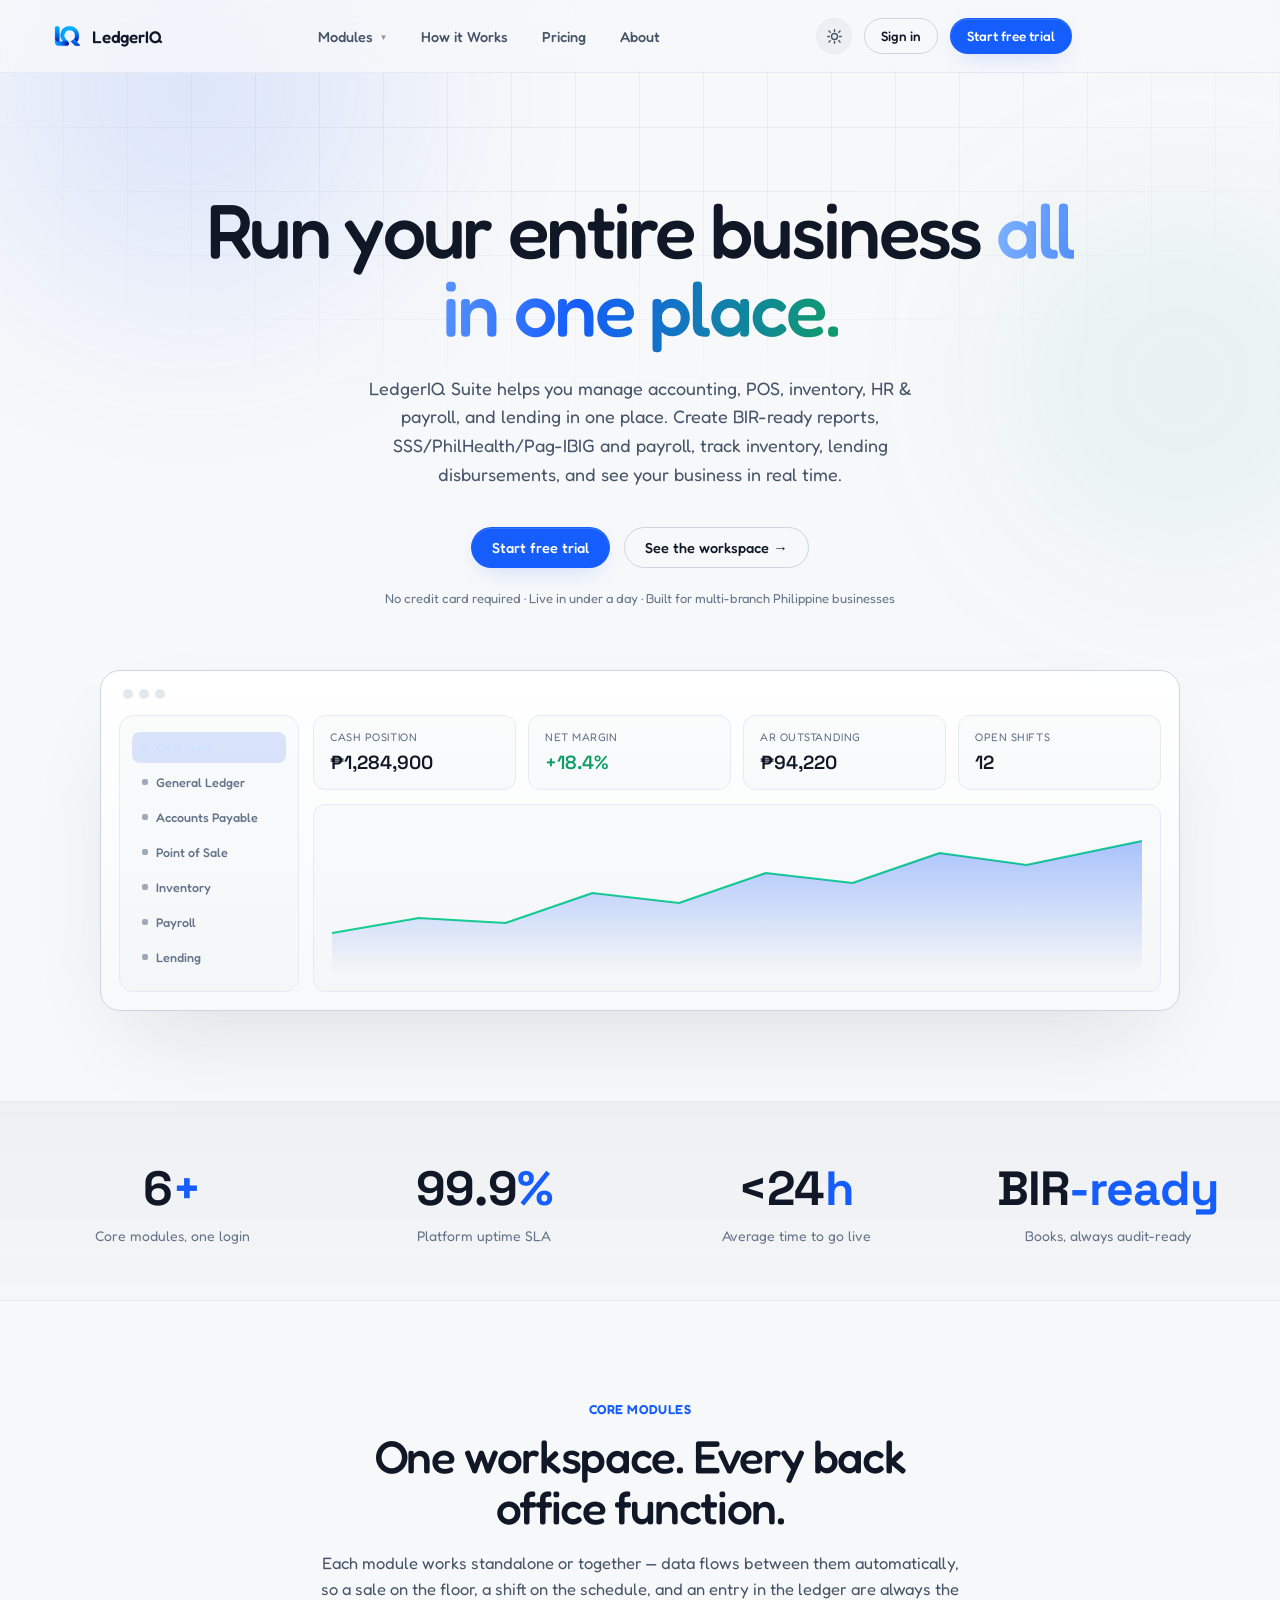
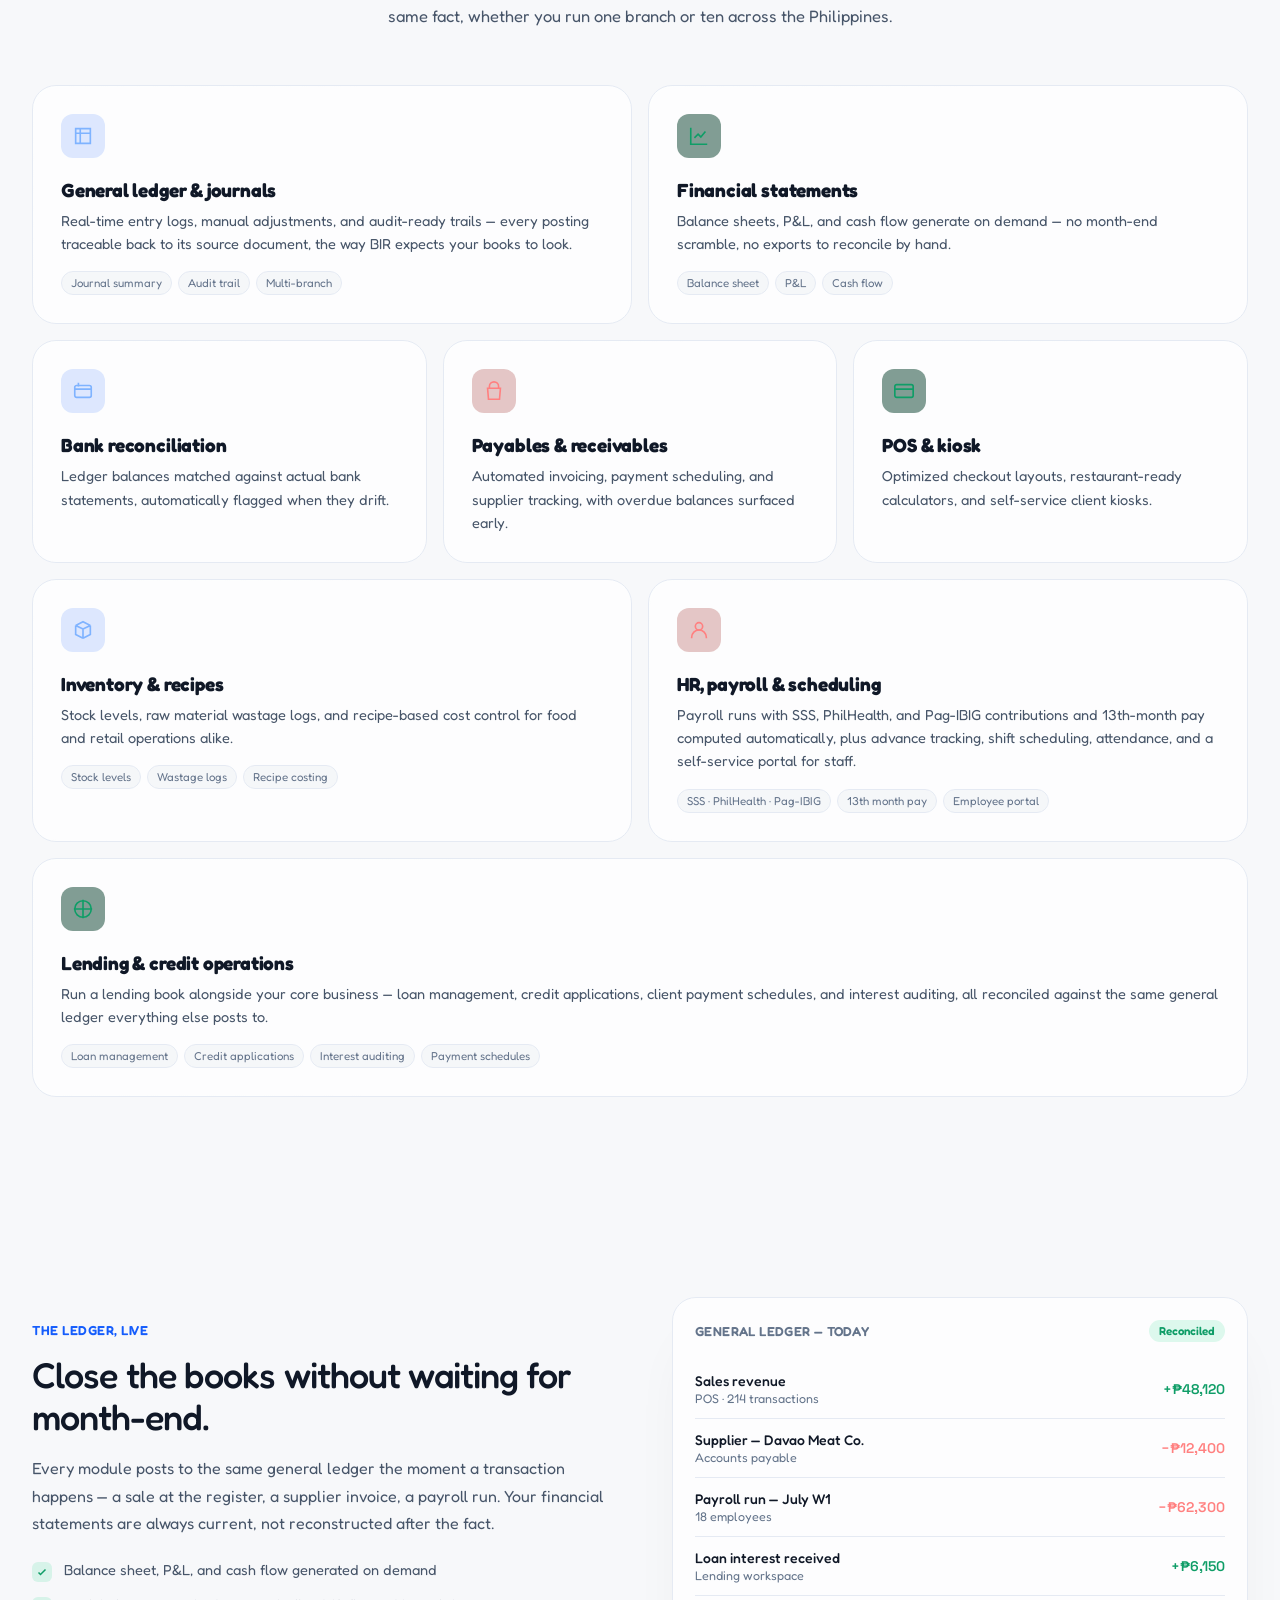
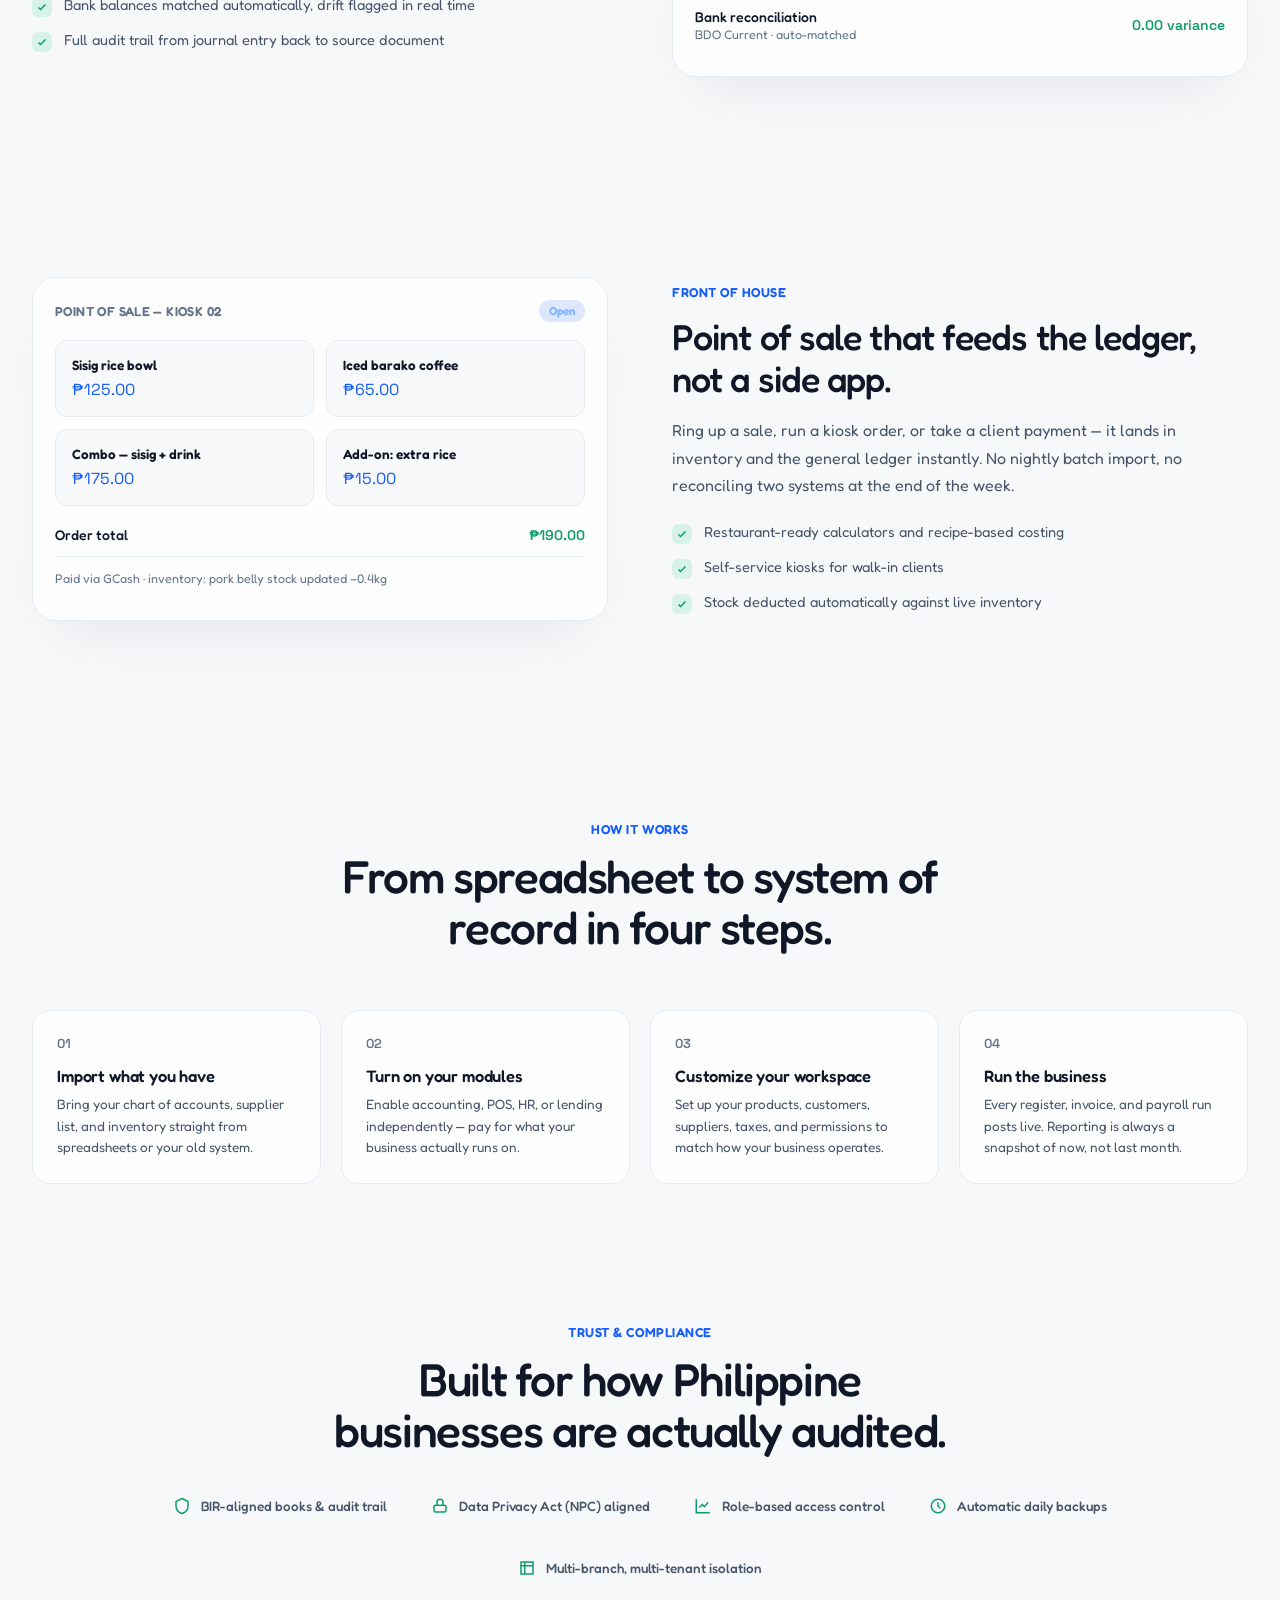
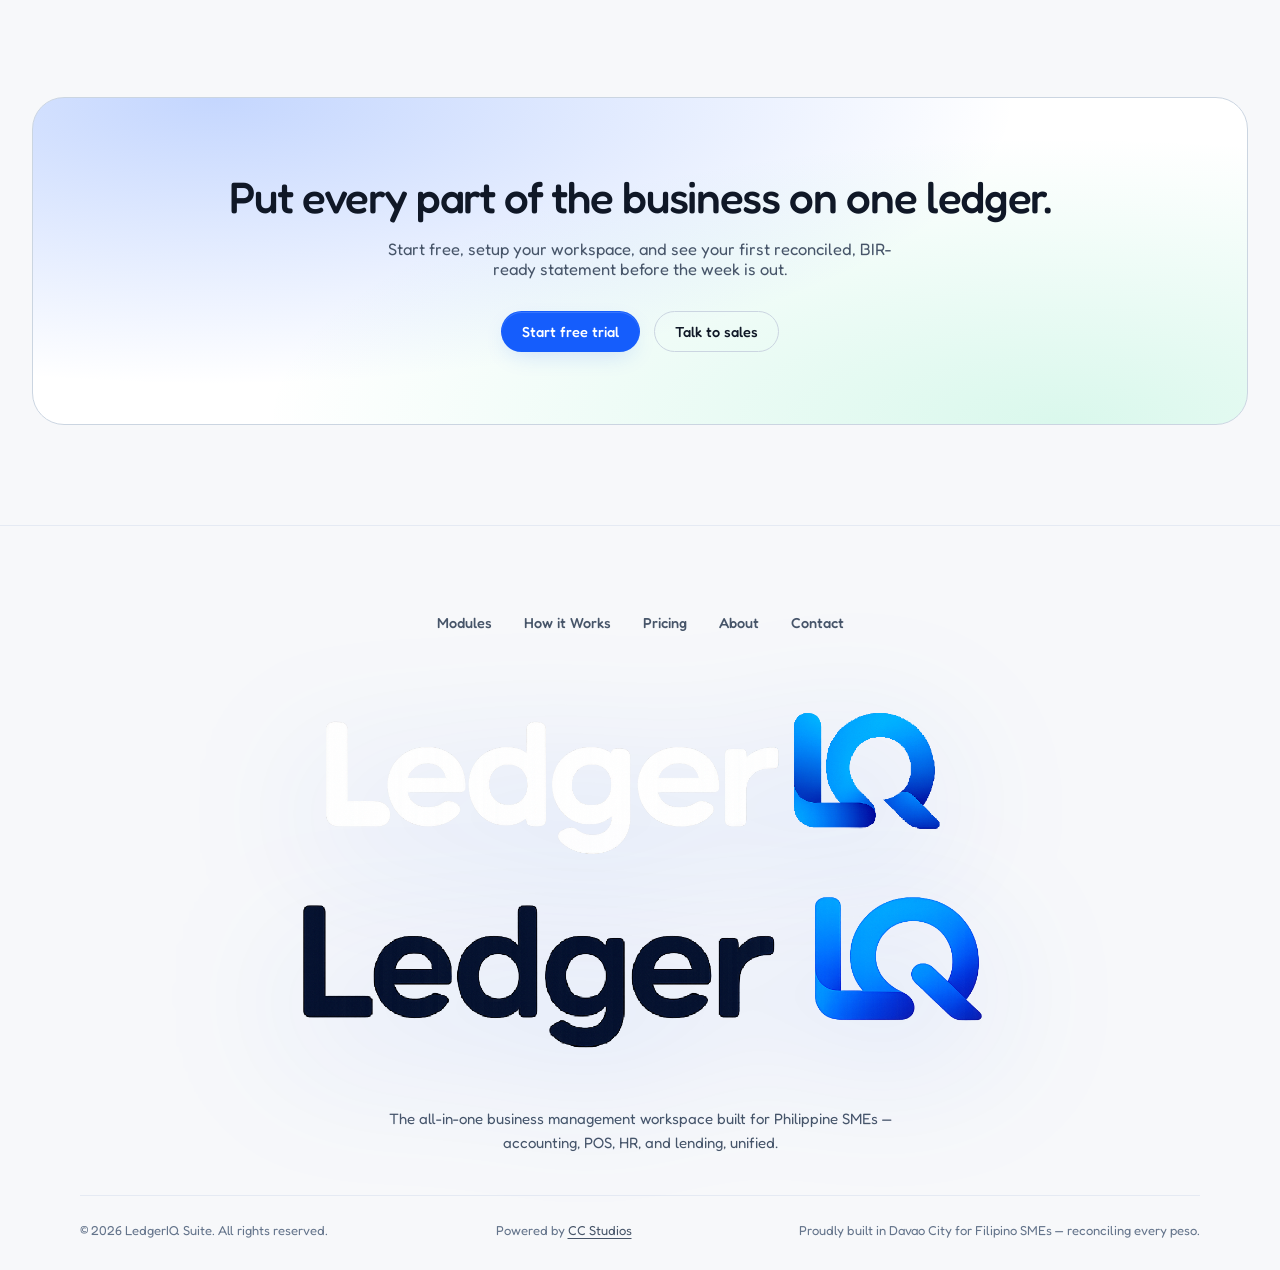
==== index.html @ 71f9050e "fix: resolved all the reported mobile navigation bugs and layout misalignments - part 2" ====
<!DOCTYPE html>
<html lang="en" data-theme="light">
<head>
<meta charset="UTF-8">
<meta name="viewport" content="width=device-width, initial-scale=1.0">
<title>LedgerIQ Suite — The all-in-one business system for Philippine SMEs</title>
<link rel="icon" type="image/png" href="[data-uri]">
<link rel="preconnect" href="https://fonts.googleapis.com">
<link rel="preconnect" href="https://fonts.gstatic.com" crossorigin>
<link href="https://fonts.googleapis.com/css2?family=Fredoka:wght@400;500;600;700&family=Space+Grotesk:wght@500;600;700&display=swap" rel="stylesheet">
<link rel="stylesheet" href="styles.css">
</head>
<body>

<div class="bg-fx">
  <div class="bg-grid"></div>
  <div class="orb orb-blue"></div>
  <div class="orb orb-green"></div>
</div>
<header>
  <nav>
    <a href="index.html" class="logo">
      <span class="logo-mark"><img src="[data-uri]" alt="LedgerIQ"></span>
      LedgerIQ
    </a>
    <div class="nav-links">
      <div class="dropdown">
        <a href="modules.html" class="dropdown-trigger">Modules <span class="dropdown-arrow">▼</span></a>
        <div class="dropdown-menu">
          <a href="modules.html">All Modules Overview</a>
          <a href="help/lending-module-guide.html">Lending Module Guide</a>
          <a href="help/inventory-module-guide.html">Inventory Module Guide</a>
        </div>
      </div>
      <a href="how-it-works.html">How it Works</a>
      <a href="pricing.html">Pricing</a>
      <a href="about.html">About</a>
      <div class="mobile-cta">
        <a href="https://app.ledgeriqsuite.com/login" class="btn btn-ghost">Sign in</a>
        <a href="https://app.ledgeriqsuite.com/login" class="btn btn-primary">Start free trial</a>
      </div>
    </div>
    <div class="nav-cta">
      <button class="theme-toggle" id="themeToggle" type="button" aria-label="Switch to dark mode" aria-pressed="true">
        <svg class="icon-sun" viewBox="0 0 24 24" fill="none" stroke="currentColor" stroke-width="2" stroke-linecap="round"><circle cx="12" cy="12" r="4.2"/><path d="M12 2.5v2.4M12 19.1v2.4M4.2 4.2l1.7 1.7M18.1 18.1l1.7 1.7M2.5 12h2.4M19.1 12h2.4M4.2 19.8l1.7-1.7M18.1 5.9l1.7-1.7"/></svg>
        <svg class="icon-moon" viewBox="0 0 24 24" fill="none" stroke="currentColor" stroke-width="2" stroke-linecap="round" stroke-linejoin="round"><path d="M20 14.5A8.5 8.5 0 019.5 4a8.5 8.5 0 1010.5 10.5z"/></svg>
      </button>
      <a href="https://app.ledgeriqsuite.com/login" class="btn btn-ghost btn-sm">Sign in</a>
      <a href="https://app.ledgeriqsuite.com/login" class="btn btn-primary btn-sm">Start free trial</a>
    </div>
    <button class="nav-toggle" id="navToggle" type="button" aria-label="Toggle navigation menu">
      <svg viewBox="0 0 24 24" fill="none" stroke="currentColor" stroke-width="2" stroke-linecap="round" stroke-linejoin="round">
        <line class="line-1" x1="3" y1="12" x2="21" y2="12"></line>
        <line class="line-2" x1="3" y1="6" x2="21" y2="6"></line>
        <line class="line-3" x1="3" y1="18" x2="21" y2="18"></line>
      </svg>
    </button>
    <div class="nav-overlay" id="navOverlay"></div>
  </nav>
</header>

<main id="top">

  <!-- HERO -->
  <section class="hero" style="padding-top:118px;">
    <div class="hero-inner">
      <!-- <div class="eyebrow"><span class="dot"></span> Built for Philippine SMEs, sari-sari to multi-branch</div> -->
      <h1 class="hero-title">Run your entire business <span class="accent">all in one place.</span></h1>
      <p class="hero-sub">LedgerIQ Suite helps you manage accounting, POS, inventory, HR & payroll, and lending in one place. Create BIR-ready reports, SSS/PhilHealth/Pag-IBIG and payroll, track inventory, lending disbursements, and see your business in real time.</p>
      <div class="hero-ctas">
        <a href="https://app.ledgeriqsuite.com/login" class="btn btn-primary">Start free trial</a>
        <a href="#workspace" class="btn btn-ghost">See the workspace →</a>
      </div>
      <div class="hero-meta">No credit card required · Live in under a day · Built for multi-branch Philippine businesses</div>

      <div class="hero-visual reveal">
        <div class="hero-visual-bar"><span></span><span></span><span></span></div>
        <div class="mock-grid">
          <div class="mock-side">
            <div class="item active"><span class="ic"></span> Overview</div>
            <div class="item"><span class="ic"></span> General Ledger</div>
            <div class="item"><span class="ic"></span> Accounts Payable</div>
            <div class="item"><span class="ic"></span> Point of Sale</div>
            <div class="item"><span class="ic"></span> Inventory</div>
            <div class="item"><span class="ic"></span> Payroll</div>
            <div class="item"><span class="ic"></span> Lending</div>
          </div>
          <div class="mock-main">
            <div class="mock-stats">
              <div class="mock-stat"><div class="lbl">Cash position</div><div class="val">₱1,284,900</div></div>
              <div class="mock-stat"><div class="lbl">Net margin</div><div class="val up">+18.4%</div></div>
              <div class="mock-stat"><div class="lbl">AR outstanding</div><div class="val">₱94,220</div></div>
              <div class="mock-stat"><div class="lbl">Open shifts</div><div class="val">12</div></div>
            </div>
            <div class="mock-chart">
              <svg viewBox="0 0 560 150" preserveAspectRatio="none">
                <defs>
                  <linearGradient id="fillGrad" x1="0" y1="0" x2="0" y2="1">
                    <stop offset="0%" stop-color="#155DFC" stop-opacity="0.35"/>
                    <stop offset="100%" stop-color="#155DFC" stop-opacity="0"/>
                  </linearGradient>
                </defs>
                <polyline fill="none" stroke="#17d38a" stroke-width="2" points="0,110 60,95 120,100 180,70 240,80 300,50 360,60 420,30 480,42 560,18" />
                <polygon fill="url(#fillGrad)" points="0,110 60,95 120,100 180,70 240,80 300,50 360,60 420,30 480,42 560,18 560,150 0,150" />
              </svg>
            </div>
          </div>
        </div>
      </div>
    </div>
  </section>

  <!-- STATS BAND -->
  <section class="stats-band" style="padding:56px 32px;">
    <div class="stats-grid reveal">
      <div><div class="stat-num">6<span class="u">+</span></div><div class="stat-lbl">Core modules, one login</div></div>
      <div><div class="stat-num">99.9<span class="u">%</span></div><div class="stat-lbl">Platform uptime SLA</div></div>
      <div><div class="stat-num">&lt;24<span class="u">h</span></div><div class="stat-lbl">Average time to go live</div></div>
      <div><div class="stat-num">BIR<span class="u">-ready</span></div><div class="stat-lbl">Books, always audit-ready</div></div>
    </div>
  </section>

  <!-- MODULES BENTO -->
  <section id="modules">
    <div class="section-head reveal">
      <div class="section-tag">Core modules</div>
      <h2 class="section-title">One workspace. Every back office function.</h2>
      <p class="section-sub">Each module works standalone or together — data flows between them automatically, so a sale on the floor, a shift on the schedule, and an entry in the ledger are always the same fact, whether you run one branch or ten across the Philippines.</p>
    </div>

    <div class="bento reveal">
      <div class="bcard span-3">
        <div class="b-icon blue"><svg viewBox="0 0 24 24" fill="none" stroke="currentColor" stroke-width="1.8"><path d="M4 4h16v16H4z"/><path d="M4 9h16M9 4v16"/></svg></div>
        <div class="b-title">General ledger &amp; journals</div>
        <div class="b-desc">Real-time entry logs, manual adjustments, and audit-ready trails — every posting traceable back to its source document, the way BIR expects your books to look.</div>
        <div class="b-tags"><span>Journal summary</span><span>Audit trail</span><span>Multi-branch</span></div>
      </div>
      <div class="bcard span-3">
        <div class="b-icon green"><svg viewBox="0 0 24 24" fill="none" stroke="currentColor" stroke-width="1.8"><path d="M3 3v18h18"/><path d="M7 14l4-4 3 3 5-6"/></svg></div>
        <div class="b-title">Financial statements</div>
        <div class="b-desc">Balance sheets, P&amp;L, and cash flow generate on demand — no month-end scramble, no exports to reconcile by hand.</div>
        <div class="b-tags"><span>Balance sheet</span><span>P&amp;L</span><span>Cash flow</span></div>
      </div>
      <div class="bcard span-2">
        <div class="b-icon blue"><svg viewBox="0 0 24 24" fill="none" stroke="currentColor" stroke-width="1.8"><rect x="3" y="6" width="18" height="13" rx="2"/><path d="M3 10h18M7 3v4"/></svg></div>
        <div class="b-title">Bank reconciliation</div>
        <div class="b-desc">Ledger balances matched against actual bank statements, automatically flagged when they drift.</div>
      </div>
      <div class="bcard span-2">
        <div class="b-icon red"><svg viewBox="0 0 24 24" fill="none" stroke="currentColor" stroke-width="1.8"><path d="M17 9V7a5 5 0 00-10 0v2M5 9h14l-1 12H6L5 9z"/></svg></div>
        <div class="b-title">Payables &amp; receivables</div>
        <div class="b-desc">Automated invoicing, payment scheduling, and supplier tracking, with overdue balances surfaced early.</div>
      </div>
      <div class="bcard span-2">
        <div class="b-icon green"><svg viewBox="0 0 24 24" fill="none" stroke="currentColor" stroke-width="1.8"><rect x="2" y="5" width="20" height="14" rx="2"/><path d="M2 10h20"/></svg></div>
        <div class="b-title">POS &amp; kiosk</div>
        <div class="b-desc">Optimized checkout layouts, restaurant-ready calculators, and self-service client kiosks.</div>
      </div>
      <div class="bcard span-3">
        <div class="b-icon blue"><svg viewBox="0 0 24 24" fill="none" stroke="currentColor" stroke-width="1.8"><path d="M20 7l-8-4-8 4m16 0l-8 4m8-4v10l-8 4m0-10L4 7m8 4v10M4 7v10l8 4"/></svg></div>
        <div class="b-title">Inventory &amp; recipes</div>
        <div class="b-desc">Stock levels, raw material wastage logs, and recipe-based cost control for food and retail operations alike.</div>
        <div class="b-tags"><span>Stock levels</span><span>Wastage logs</span><span>Recipe costing</span></div>
      </div>
      <div class="bcard span-3">
        <div class="b-icon red"><svg viewBox="0 0 24 24" fill="none" stroke="currentColor" stroke-width="1.8"><circle cx="12" cy="8" r="4"/><path d="M4 21v-1a8 8 0 0116 0v1"/></svg></div>
        <div class="b-title">HR, payroll &amp; scheduling</div>
        <div class="b-desc">Payroll runs with SSS, PhilHealth, and Pag-IBIG contributions and 13th-month pay computed automatically, plus advance tracking, shift scheduling, attendance, and a self-service portal for staff.</div>
        <div class="b-tags"><span>SSS · PhilHealth · Pag-IBIG</span><span>13th month pay</span><span>Employee portal</span></div>
      </div>
      <div class="bcard span-6">
        <div class="b-icon green"><svg viewBox="0 0 24 24" fill="none" stroke="currentColor" stroke-width="1.8"><path d="M12 2v20M2 12h20"/><circle cx="12" cy="12" r="9"/></svg></div>
        <div class="b-title">Lending &amp; credit operations</div>
        <div class="b-desc">Run a lending book alongside your core business — loan management, credit applications, client payment schedules, and interest auditing, all reconciled against the same general ledger everything else posts to.</div>
        <div class="b-tags"><span>Loan management</span><span>Credit applications</span><span>Interest auditing</span><span>Payment schedules</span></div>
      </div>
    </div>
  </section>

  <!-- WORKSPACE FEATURE 1 -->
  <section id="workspace">
    <div class="feature-row reveal">
      <div class="feature-copy">
        <div class="section-tag">The ledger, live</div>
        <h3>Close the books without waiting for month-end.</h3>
        <p>Every module posts to the same general ledger the moment a transaction happens — a sale at the register, a supplier invoice, a payroll run. Your financial statements are always current, not reconstructed after the fact.</p>
        <ul class="feature-list">
          <li><span class="check"><svg viewBox="0 0 24 24" fill="none" stroke="currentColor" stroke-width="3"><path d="M5 13l4 4L19 7"/></svg></span> Balance sheet, P&amp;L, and cash flow generated on demand</li>
          <li><span class="check"><svg viewBox="0 0 24 24" fill="none" stroke="currentColor" stroke-width="3"><path d="M5 13l4 4L19 7"/></svg></span> Bank balances matched automatically, drift flagged in real time</li>
          <li><span class="check"><svg viewBox="0 0 24 24" fill="none" stroke="currentColor" stroke-width="3"><path d="M5 13l4 4L19 7"/></svg></span> Full audit trail from journal entry back to source document</li>
        </ul>
      </div>
      <div class="panel-wrap">
        <div class="panel">
          <div class="panel-header"><div class="t">General ledger — today</div><div class="pill">Reconciled</div></div>
          <div class="row-line"><div><div class="name">Sales revenue</div><div class="sub">POS · 214 transactions</div></div><div class="amt pos">+₱48,120</div></div>
          <div class="row-line"><div><div class="name">Supplier — Davao Meat Co.</div><div class="sub">Accounts payable</div></div><div class="amt neg">−₱12,400</div></div>
          <div class="row-line"><div><div class="name">Payroll run — July W1</div><div class="sub">18 employees</div></div><div class="amt neg">−₱62,300</div></div>
          <div class="row-line"><div><div class="name">Loan interest received</div><div class="sub">Lending workspace</div></div><div class="amt pos">+₱6,150</div></div>
          <div class="row-line"><div><div class="name">Bank reconciliation</div><div class="sub">BDO Current · auto-matched</div></div><div class="amt pos">0.00 variance</div></div>
        </div>
      </div>
    </div>
  </section>

  <!-- WORKSPACE FEATURE 2 (reverse) -->
  <section>
    <div class="feature-row reverse reveal">
      <div class="feature-copy">
        <div class="section-tag">Front of house</div>
        <h3>Point of sale that feeds the ledger, not a side app.</h3>
        <p>Ring up a sale, run a kiosk order, or take a client payment — it lands in inventory and the general ledger instantly. No nightly batch import, no reconciling two systems at the end of the week.</p>
        <ul class="feature-list">
          <li><span class="check"><svg viewBox="0 0 24 24" fill="none" stroke="currentColor" stroke-width="3"><path d="M5 13l4 4L19 7"/></svg></span> Restaurant-ready calculators and recipe-based costing</li>
          <li><span class="check"><svg viewBox="0 0 24 24" fill="none" stroke="currentColor" stroke-width="3"><path d="M5 13l4 4L19 7"/></svg></span> Self-service kiosks for walk-in clients</li>
          <li><span class="check"><svg viewBox="0 0 24 24" fill="none" stroke="currentColor" stroke-width="3"><path d="M5 13l4 4L19 7"/></svg></span> Stock deducted automatically against live inventory</li>
        </ul>
      </div>
      <div class="panel-wrap">
        <div class="panel">
          <div class="panel-header"><div class="t">Point of sale — kiosk 02</div><div class="pill" style="background:rgba(21,93,252,0.14);color:#7fb3ff;">Open</div></div>
          <div class="pos-grid">
            <div class="pos-tile"><div class="name">Sisig rice bowl</div><div class="price">₱125.00</div></div>
            <div class="pos-tile"><div class="name">Iced barako coffee</div><div class="price">₱65.00</div></div>
            <div class="pos-tile"><div class="name">Combo — sisig + drink</div><div class="price">₱175.00</div></div>
            <div class="pos-tile"><div class="name">Add-on: extra rice</div><div class="price">₱15.00</div></div>
          </div>
          <div class="row-line" style="margin-top:8px;"><div class="name">Order total</div><div class="amt pos">₱190.00</div></div>
          <div class="row-line"><div class="sub">Paid via GCash · inventory: pork belly stock updated −0.4kg</div></div>
        </div>
      </div>
    </div>
  </section>

  <!-- WORKFLOW -->
  <section id="workflow">
    <div class="section-head reveal">
      <div class="section-tag">How it works</div>
      <h2 class="section-title">From spreadsheet to system of record in four steps.</h2>
    </div>
    <div class="flow reveal">
      <div class="flow-step">
        <div class="n">01</div>
        <h4>Import what you have</h4>
        <p>Bring your chart of accounts, supplier list, and inventory straight from spreadsheets or your old system.</p>
      </div>
      <div class="flow-step">
        <div class="n">02</div>
        <h4>Turn on your modules</h4>
        <p>Enable accounting, POS, HR, or lending independently — pay for what your business actually runs on.</p>
      </div>
      <div class="flow-step">
        <div class="n">03</div>
        <h4>Customize your workspace</h4>
        <p>Set up your products, customers, suppliers, taxes, and permissions to match how your business operates.</p>
      </div>
      <div class="flow-step">
        <div class="n">04</div>
        <h4>Run the business</h4>
        <p>Every register, invoice, and payroll run posts live. Reporting is always a snapshot of now, not last month.</p>
      </div>
    </div>
  </section>

  <!-- SECURITY -->
  <section id="security" style="padding-top:40px;">
    <div class="section-head reveal" style="margin-bottom:40px;">
      <div class="section-tag">Trust &amp; compliance</div>
      <h2 class="section-title">Built for how Philippine businesses are actually audited.</h2>
    </div>
    <div class="sec-strip reveal">
      <div class="sec-item"><svg viewBox="0 0 24 24" fill="none" stroke="currentColor" stroke-width="2"><path d="M12 2l8 4v6c0 5-3.5 8.5-8 10-4.5-1.5-8-5-8-10V6l8-4z"/></svg> BIR-aligned books &amp; audit trail</div>
      <div class="sec-item"><svg viewBox="0 0 24 24" fill="none" stroke="currentColor" stroke-width="2"><rect x="4" y="11" width="16" height="9" rx="2"/><path d="M8 11V7a4 4 0 018 0v4"/></svg> Data Privacy Act (NPC) aligned</div>
      <div class="sec-item"><svg viewBox="0 0 24 24" fill="none" stroke="currentColor" stroke-width="2"><path d="M3 3v18h18"/><path d="M7 14l4-4 3 3 5-6"/></svg> Role-based access control</div>
      <div class="sec-item"><svg viewBox="0 0 24 24" fill="none" stroke="currentColor" stroke-width="2"><circle cx="12" cy="12" r="9"/><path d="M12 7v5l3 3"/></svg> Automatic daily backups</div>
      <div class="sec-item"><svg viewBox="0 0 24 24" fill="none" stroke="currentColor" stroke-width="2"><path d="M4 4h16v16H4z"/><path d="M4 9h16M9 4v16"/></svg> Multi-branch, multi-tenant isolation</div>
    </div>
  </section>

  <!-- CTA BANNER -->
  <section id="faq" style="padding-top:20px;">
    <div class="cta-banner reveal">
      <h2>Put every part of the business on one ledger.</h2>
      <p>Start free, setup your workspace, and see your first reconciled, BIR-ready statement before the week is out.</p>
      <div class="cta-row">
        <a href="#" class="btn btn-primary">Start free trial</a>
        <a href="#" class="btn btn-ghost">Talk to sales</a>
      </div>
    </div>
  </section>

</main>

<footer class="big-footer">
  <div class="footer-links-inline">
    <a href="modules.html">Modules</a>
    <a href="how-it-works.html">How it Works</a>
    <a href="pricing.html">Pricing</a>
    <a href="about.html">About</a>
    <a href="#">Contact</a>
  </div>

  <div class="big-wordmark-wrap">
    <a href="index.html" aria-label="LedgerIQ Suite home">
      <img class="logo-dark" src="[data-uri]" alt="LedgerIQ Suite">
      <img class="logo-light" src="[data-uri]" alt="LedgerIQ Suite">
    </a>
  </div>

  <p class="footer-tagline">The all-in-one business management workspace built for Philippine SMEs — accounting, POS, HR, and lending, unified.</p>

  <div class="footer-bottom-bar">
    <span>© 2026 LedgerIQ Suite. All rights reserved.</span>
    <span>Powered by <a href="https://www.ccstudios.site/" target="_blank" rel="noopener">CC Studios</a></span>
    <span>Proudly built in Davao City for Filipino SMEs — reconciling every peso.</span>
  </div>
</footer>

<script>
  // Scroll reveal
  const io = new IntersectionObserver((entries)=>{
    entries.forEach(e=>{ if(e.isIntersecting){ e.target.classList.add('in'); io.unobserve(e.target); } });
  }, {threshold:0.12});
  document.querySelectorAll('.reveal').forEach(el=>io.observe(el));

  // Mobile Nav Toggle
  const navToggle = document.getElementById('navToggle');
  const nav = document.querySelector('nav');
  const navOverlay = document.getElementById('navOverlay');

  if (navToggle && nav) {
    navToggle.addEventListener('click', () => {
      nav.classList.toggle('mobile-active');
    });
  }

  if (navOverlay && nav) {
    navOverlay.addEventListener('click', () => {
      nav.classList.remove('mobile-active');
    });
  }

  // Close mobile menu when links are clicked
  const navLinksList = document.querySelectorAll('.nav-links a:not(.dropdown-trigger)');
  navLinksList.forEach(link => {
    link.addEventListener('click', () => {
      if (nav) {
        nav.classList.remove('mobile-active');
      }
    });
  });

  // Mobile dropdown accordion handling
  const dropdowns = document.querySelectorAll('.dropdown');
  dropdowns.forEach(dd => {
    const trigger = dd.querySelector('.dropdown-trigger');
    if (trigger) {
      trigger.addEventListener('click', (e) => {
        if (window.innerWidth <= 980) {
          e.preventDefault(); // Prevent navigation on mobile so accordion can expand
          dd.classList.toggle('mobile-expanded');
        }
      });
    }
  });

  // Theme toggle (dark default, no persistence — in-memory only per session)
  const themeToggle = document.getElementById('themeToggle');
  const root = document.documentElement;
  function setTheme(theme){
    if(theme === 'light'){
      root.setAttribute('data-theme','light');
      themeToggle.setAttribute('aria-pressed','true');
      themeToggle.setAttribute('aria-label','Switch to dark mode');
    } else {
      root.removeAttribute('data-theme');
      themeToggle.setAttribute('aria-pressed','false');
      themeToggle.setAttribute('aria-label','Switch to light mode');
    }
  }
  themeToggle.addEventListener('click', ()=>{
    const isLight = root.getAttribute('data-theme') === 'light';
    setTheme(isLight ? 'dark' : 'light');
  });
</script>

</body>
</html>
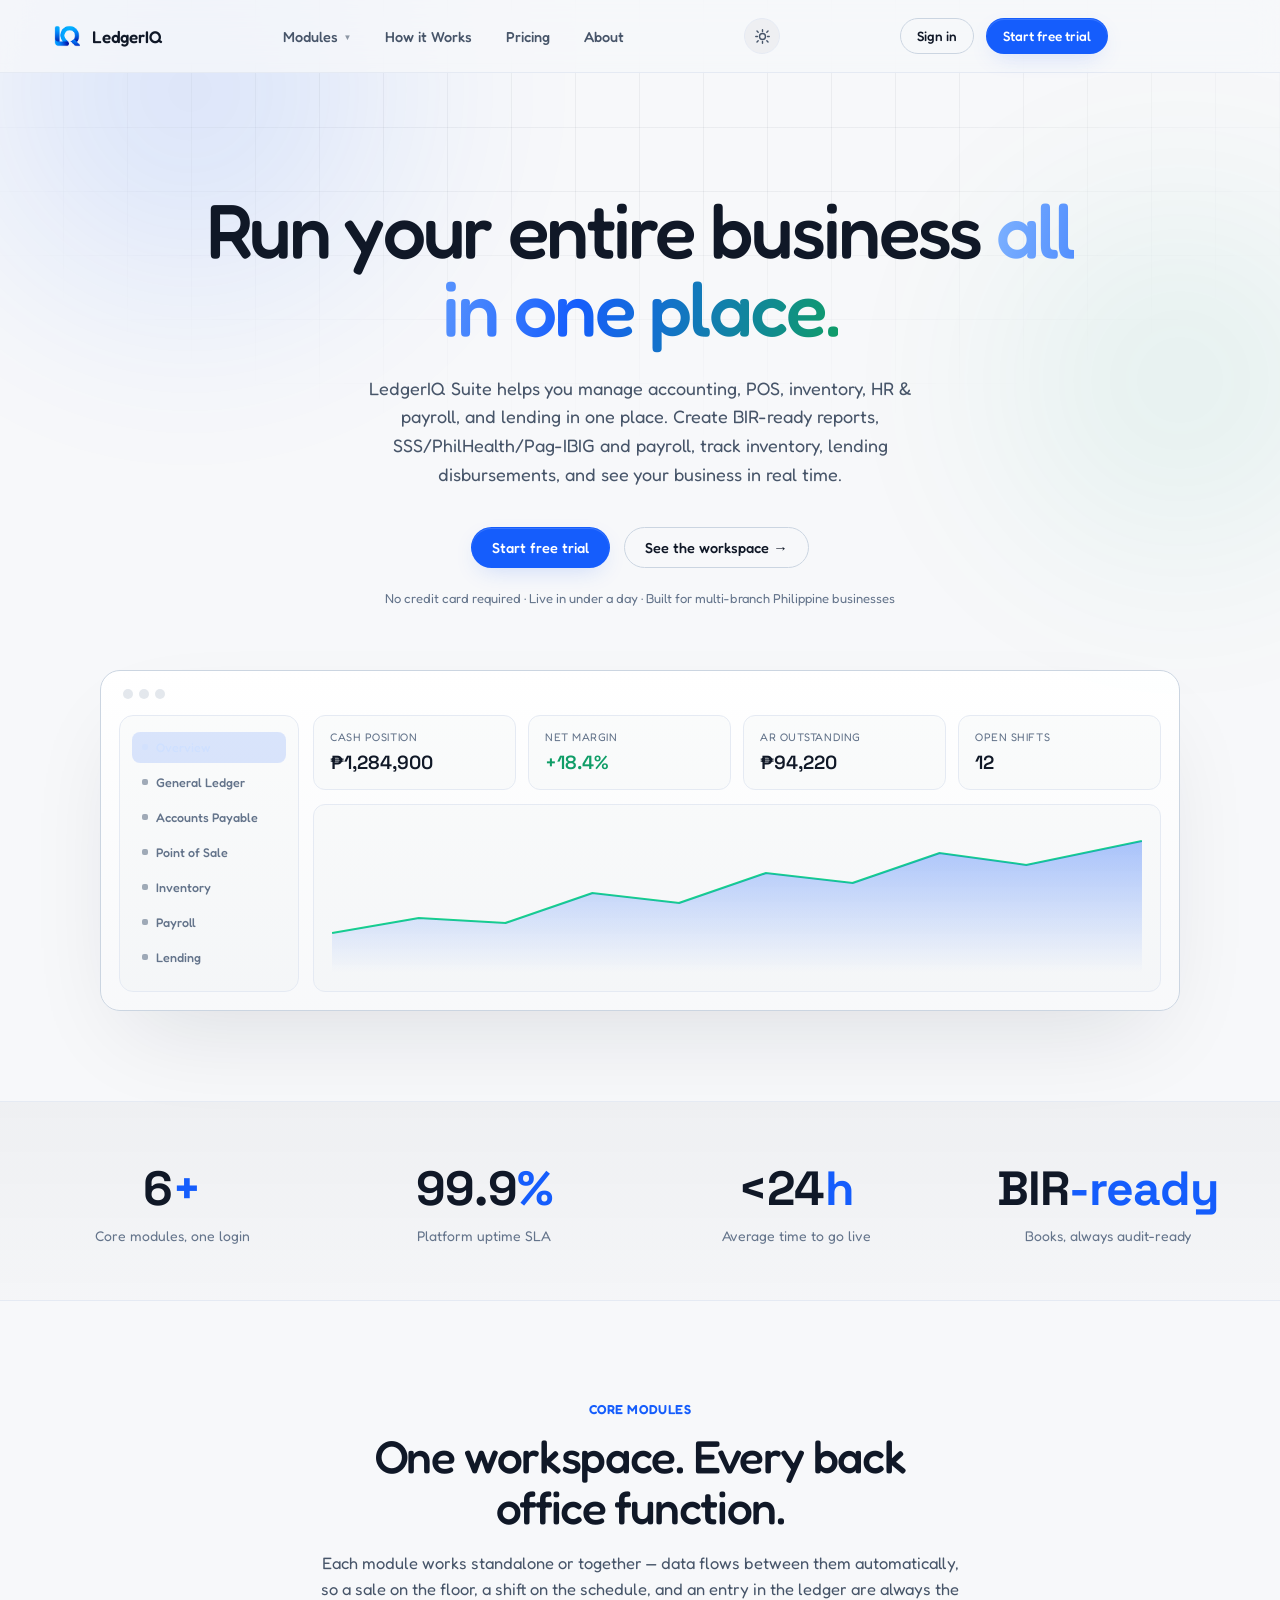
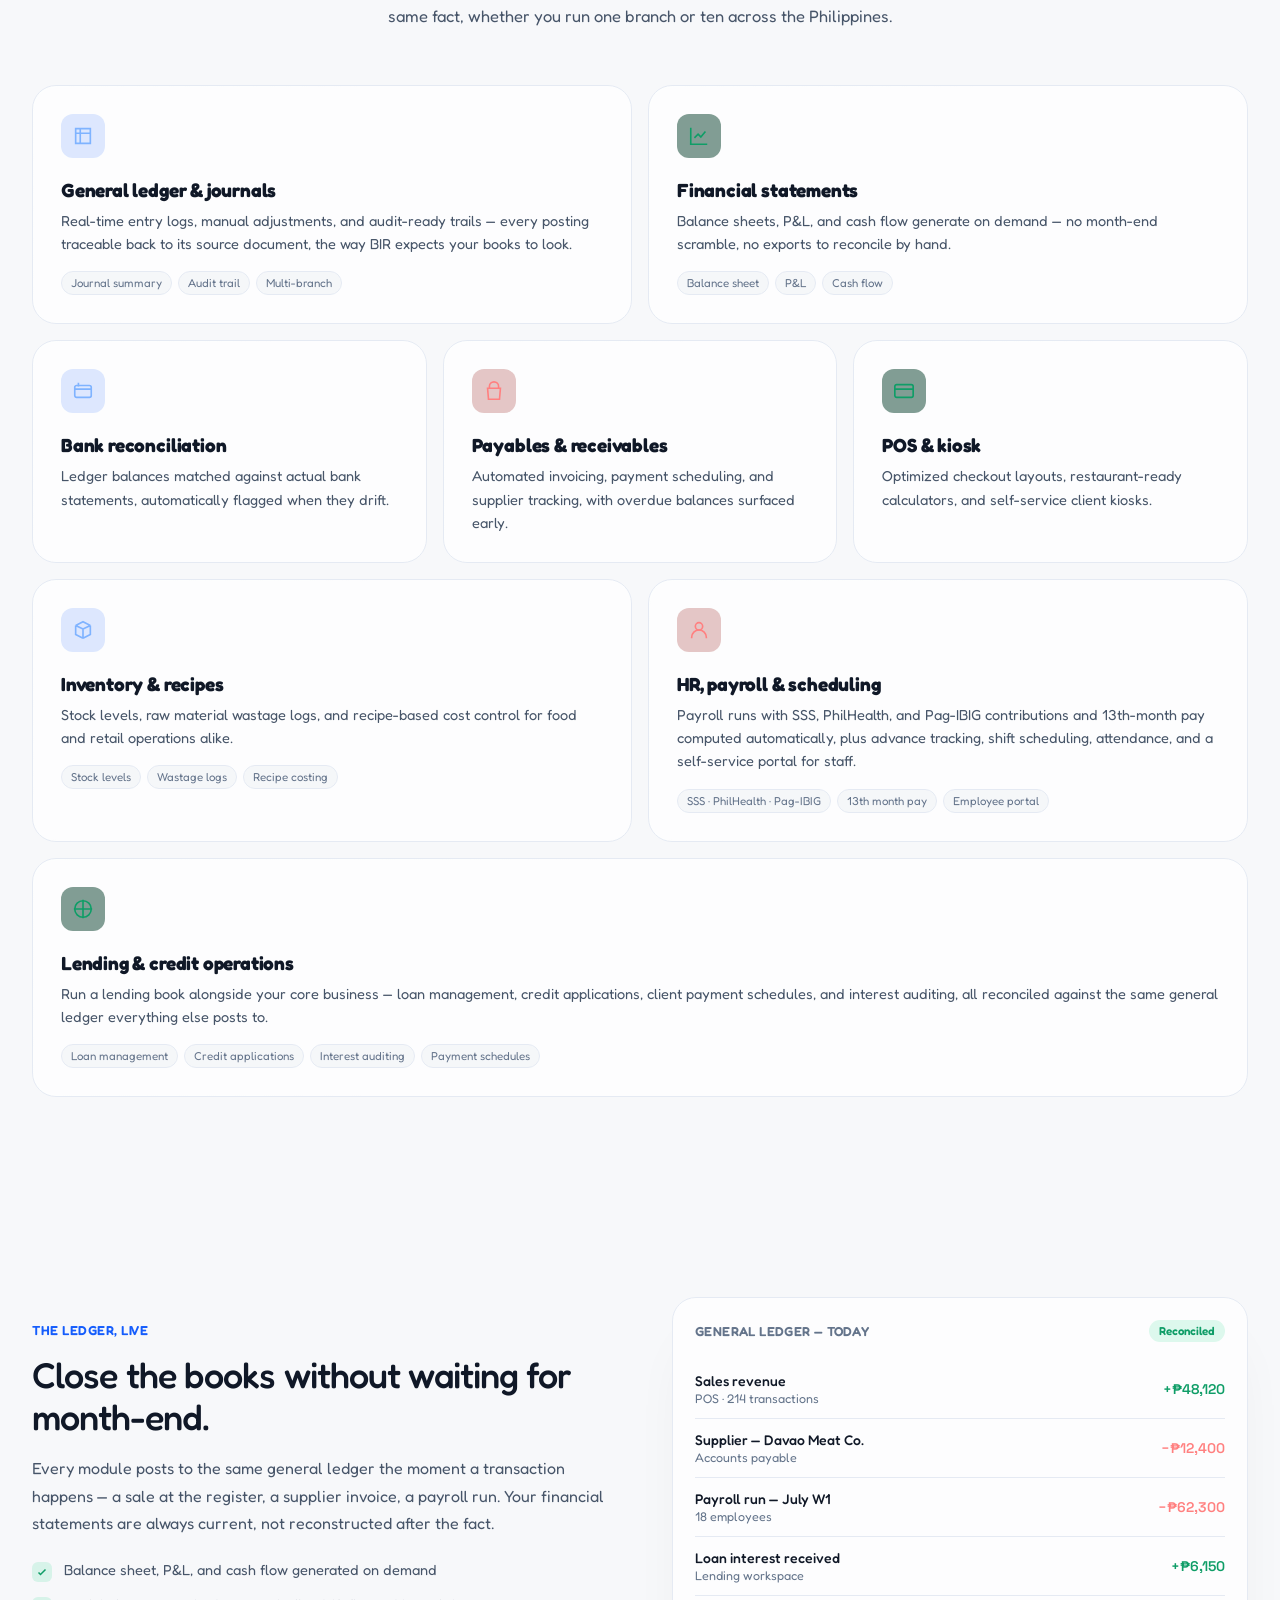
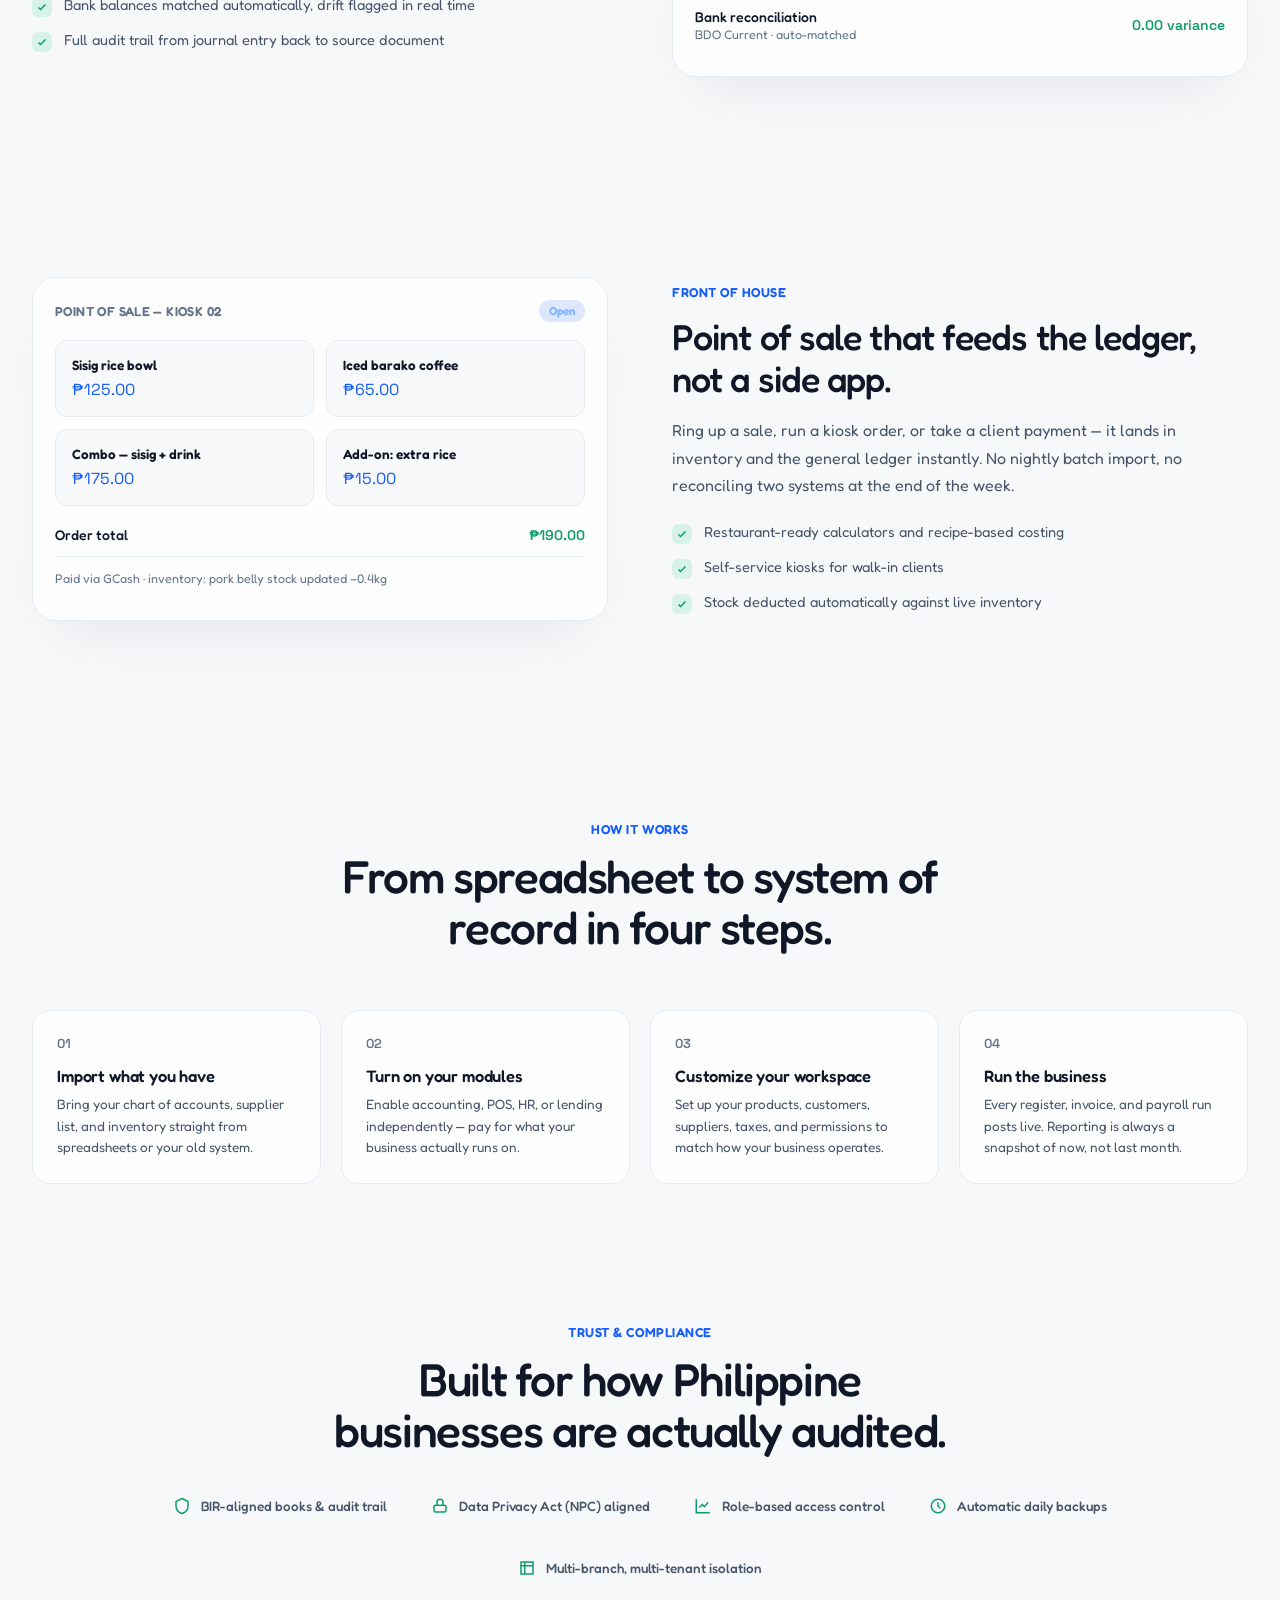
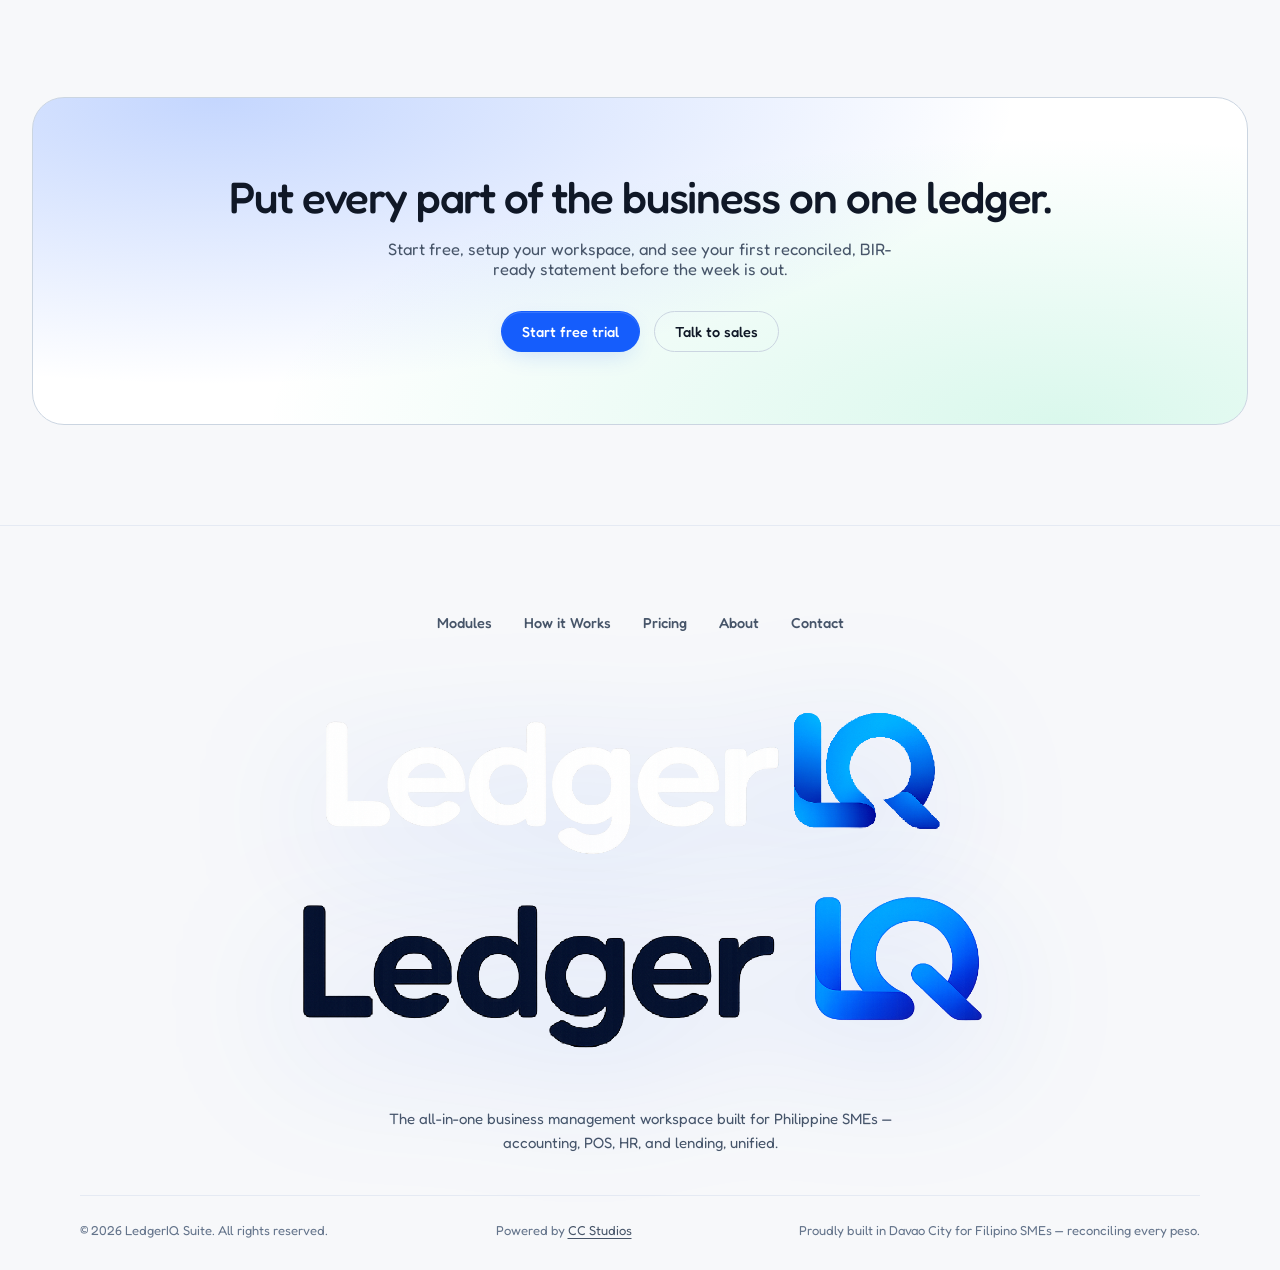
==== commit e9a29557: "fix: theme toggle layout issues" ====
--- a/index.html
+++ b/index.html
@@ -40,11 +40,11 @@
         <a href="https://app.ledgeriqsuite.com/login" class="btn btn-primary">Start free trial</a>
       </div>
     </div>
+    <button class="theme-toggle" id="themeToggle" type="button" aria-label="Switch to dark mode" aria-pressed="true">
+      <svg class="icon-sun" viewBox="0 0 24 24" fill="none" stroke="currentColor" stroke-width="2" stroke-linecap="round"><circle cx="12" cy="12" r="4.2"/><path d="M12 2.5v2.4M12 19.1v2.4M4.2 4.2l1.7 1.7M18.1 18.1l1.7 1.7M2.5 12h2.4M19.1 12h2.4M4.2 19.8l1.7-1.7M18.1 5.9l1.7-1.7"/></svg>
+      <svg class="icon-moon" viewBox="0 0 24 24" fill="none" stroke="currentColor" stroke-width="2" stroke-linecap="round" stroke-linejoin="round"><path d="M20 14.5A8.5 8.5 0 019.5 4a8.5 8.5 0 1010.5 10.5z"/></svg>
+    </button>
     <div class="nav-cta">
-      <button class="theme-toggle" id="themeToggle" type="button" aria-label="Switch to dark mode" aria-pressed="true">
-        <svg class="icon-sun" viewBox="0 0 24 24" fill="none" stroke="currentColor" stroke-width="2" stroke-linecap="round"><circle cx="12" cy="12" r="4.2"/><path d="M12 2.5v2.4M12 19.1v2.4M4.2 4.2l1.7 1.7M18.1 18.1l1.7 1.7M2.5 12h2.4M19.1 12h2.4M4.2 19.8l1.7-1.7M18.1 5.9l1.7-1.7"/></svg>
-        <svg class="icon-moon" viewBox="0 0 24 24" fill="none" stroke="currentColor" stroke-width="2" stroke-linecap="round" stroke-linejoin="round"><path d="M20 14.5A8.5 8.5 0 019.5 4a8.5 8.5 0 1010.5 10.5z"/></svg>
-      </button>
       <a href="https://app.ledgeriqsuite.com/login" class="btn btn-ghost btn-sm">Sign in</a>
       <a href="https://app.ledgeriqsuite.com/login" class="btn btn-primary btn-sm">Start free trial</a>
     </div>
--- a/styles.css
+++ b/styles.css
@@ -485,12 +485,15 @@
     .mobile-cta {
       display: flex;
       flex-direction: column;
-      width: 100%;
+      width: 100% !important;
+      align-self: stretch !important;
       gap: 12px;
-      margin-top: 16px;
+      margin-top: auto !important;
+      padding-top: 32px;
     }
     .nav-links .mobile-cta a.btn {
       width: 100% !important;
+      box-sizing: border-box !important;
       justify-content: center !important;
       padding: 12px 20px !important;
       font-size: 15px !important;
@@ -516,8 +519,8 @@
       order: 9;
     }
     .nav-cta .theme-toggle {
-      width: 40px;
-      height: 40px;
+      width: 36px;
+      height: 36px;
     }
     .nav-cta .btn {
       padding: 8px 14px;
@@ -744,14 +747,16 @@
   background: transparent;
 }
 
-.dropdown:hover .dropdown-menu {
-  display: flex;
-  flex-direction: column;
-  gap: 4px;
-}
-
-.dropdown:hover .dropdown-arrow {
-  transform: rotate(180deg);
+@media (min-width: 981px) {
+  .dropdown:hover .dropdown-menu {
+    display: flex;
+    flex-direction: column;
+    gap: 4px;
+  }
+
+  .dropdown:hover .dropdown-arrow {
+    transform: rotate(180deg);
+  }
 }
 
 .dropdown-menu a {
@@ -901,10 +906,26 @@
     transform: rotate(180deg);
   }
 
-  /* Adjust theme toggle for mobile menu spacing */
-  .nav-cta .theme-toggle {
-    margin-bottom: 4px;
-    align-self: flex-start;
+  /* Position theme toggle and hamburger on the same horizontal axis inside active drawer */
+  nav.mobile-active .theme-toggle {
+    position: fixed !important;
+    top: 24px !important;
+    right: 230px !important;
+    width: 36px !important;
+    height: 36px !important;
+    z-index: 1001 !important;
+    margin: 0 !important;
+    display: inline-flex !important;
+  }
+  
+  nav.mobile-active .nav-toggle {
+    position: fixed !important;
+    top: 24px !important;
+    right: 24px !important;
+    width: 36px !important;
+    height: 36px !important;
+    z-index: 1001 !important;
+    margin: 0 !important;
   }
 }
 
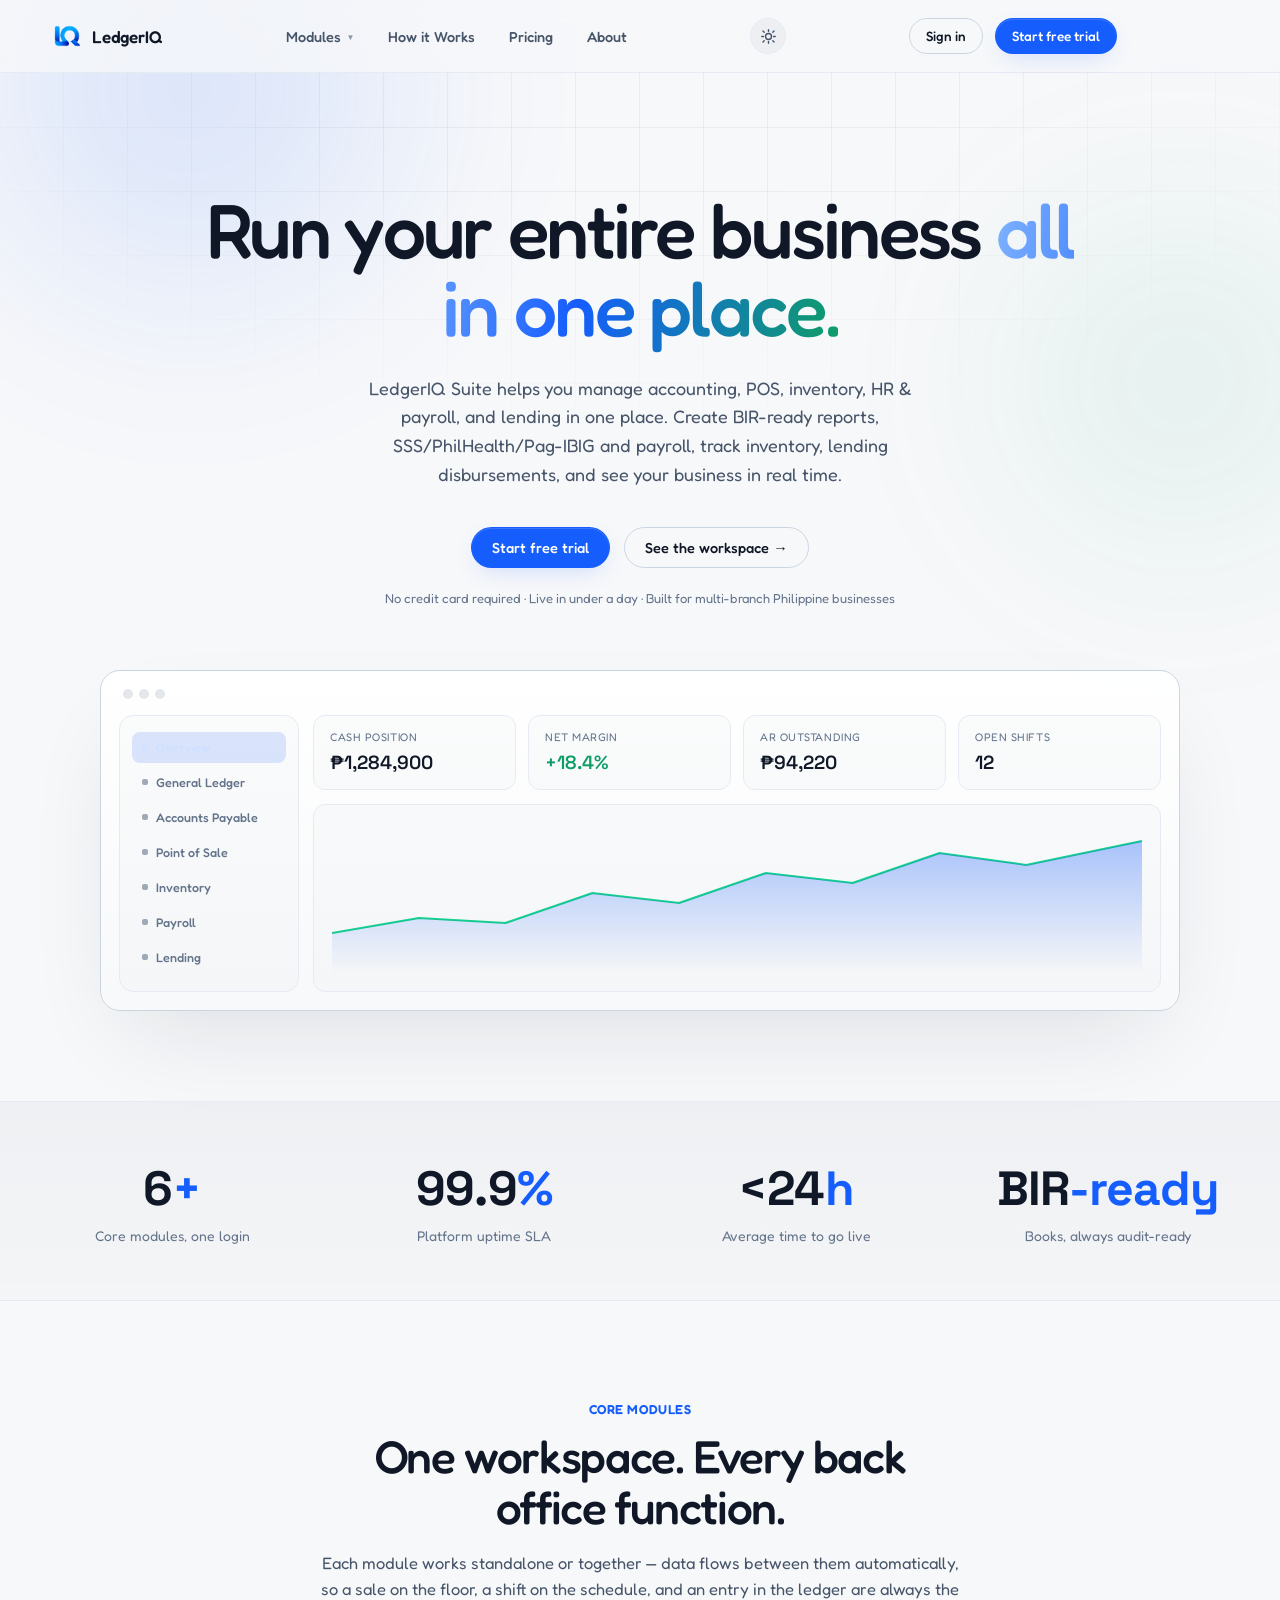
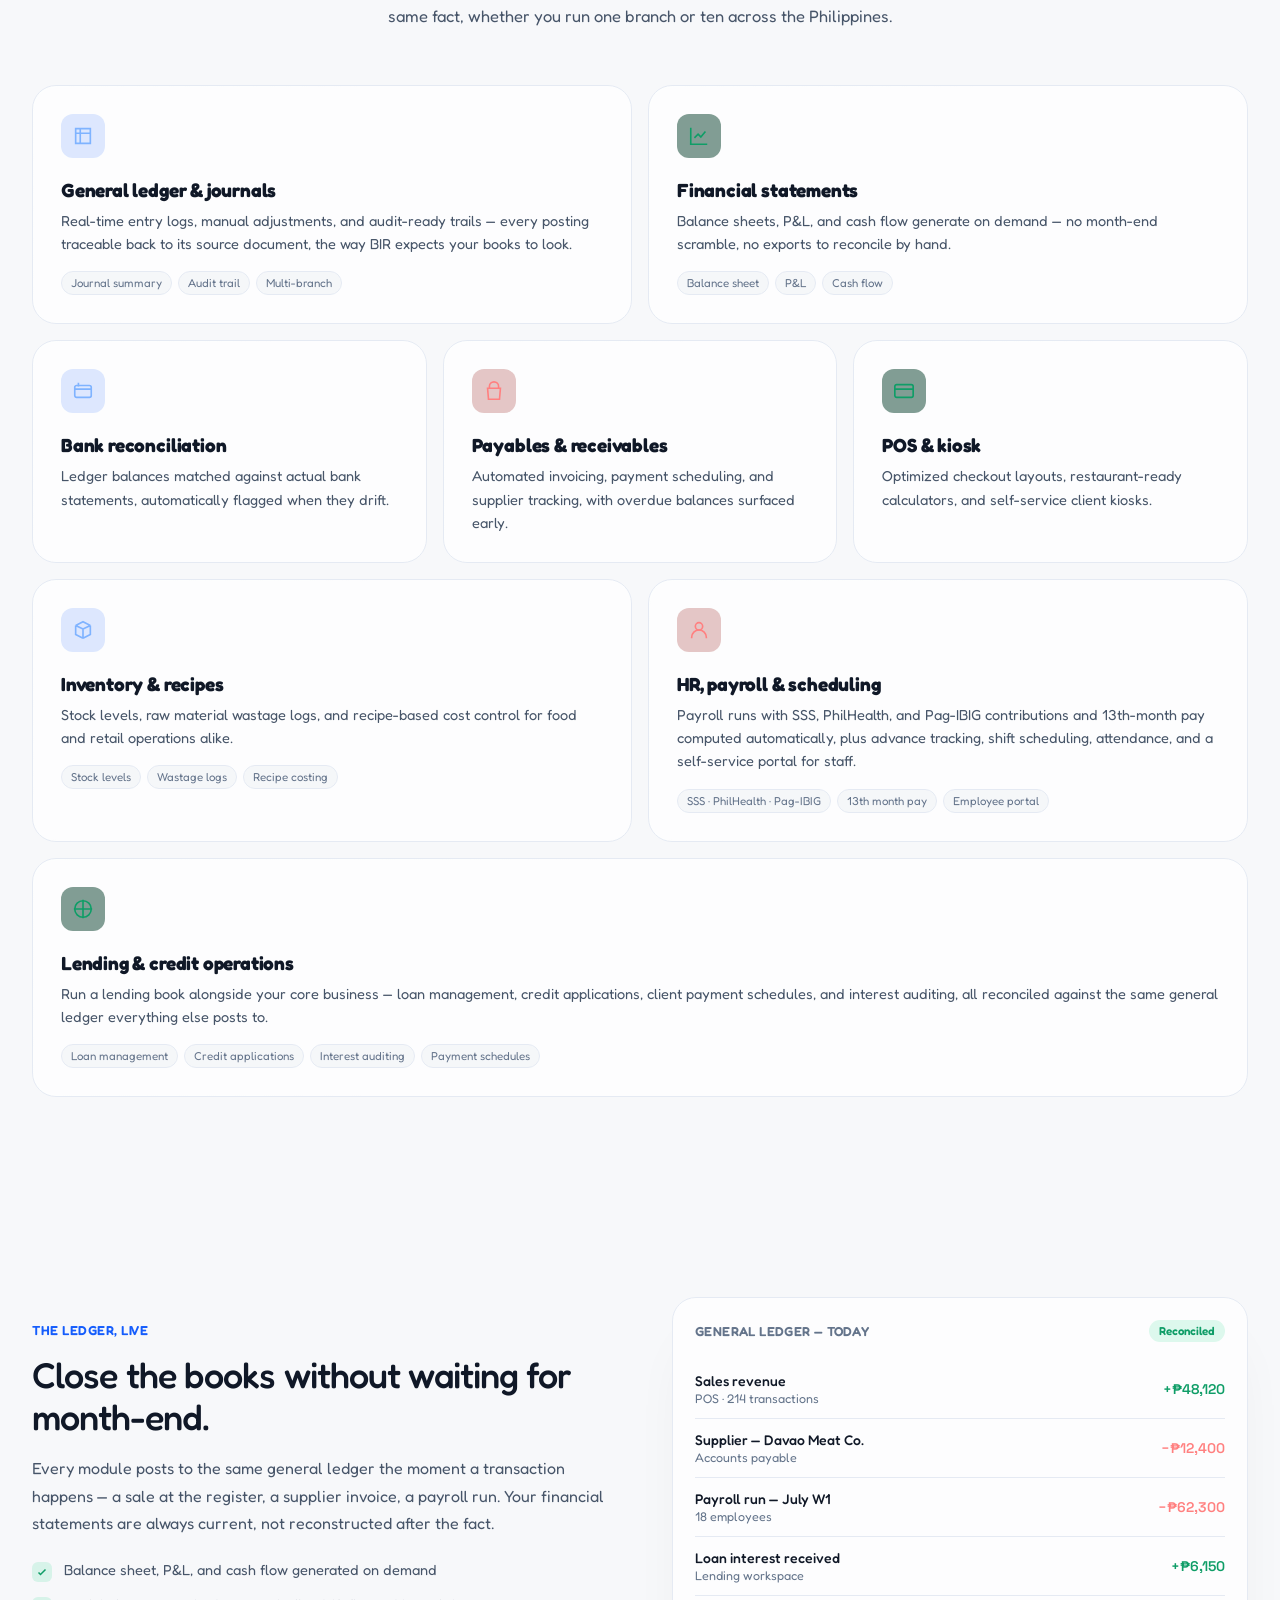
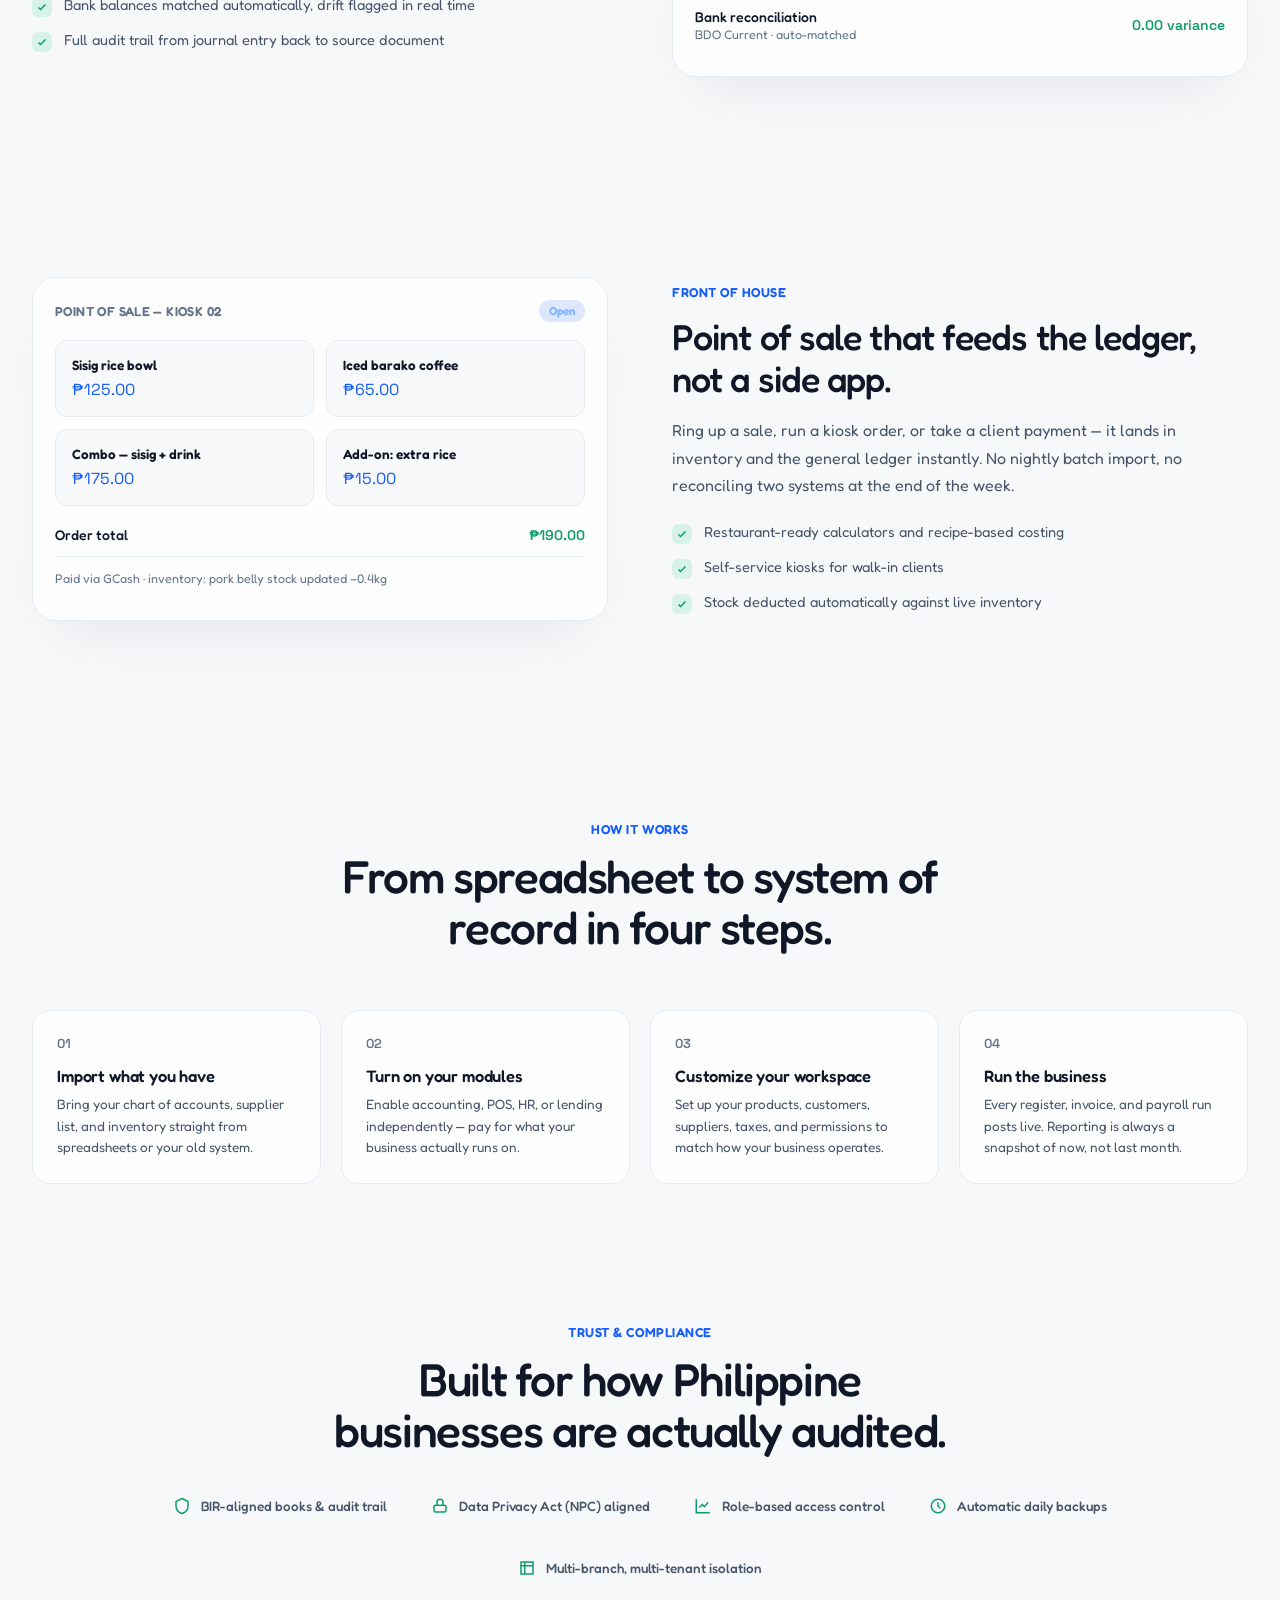
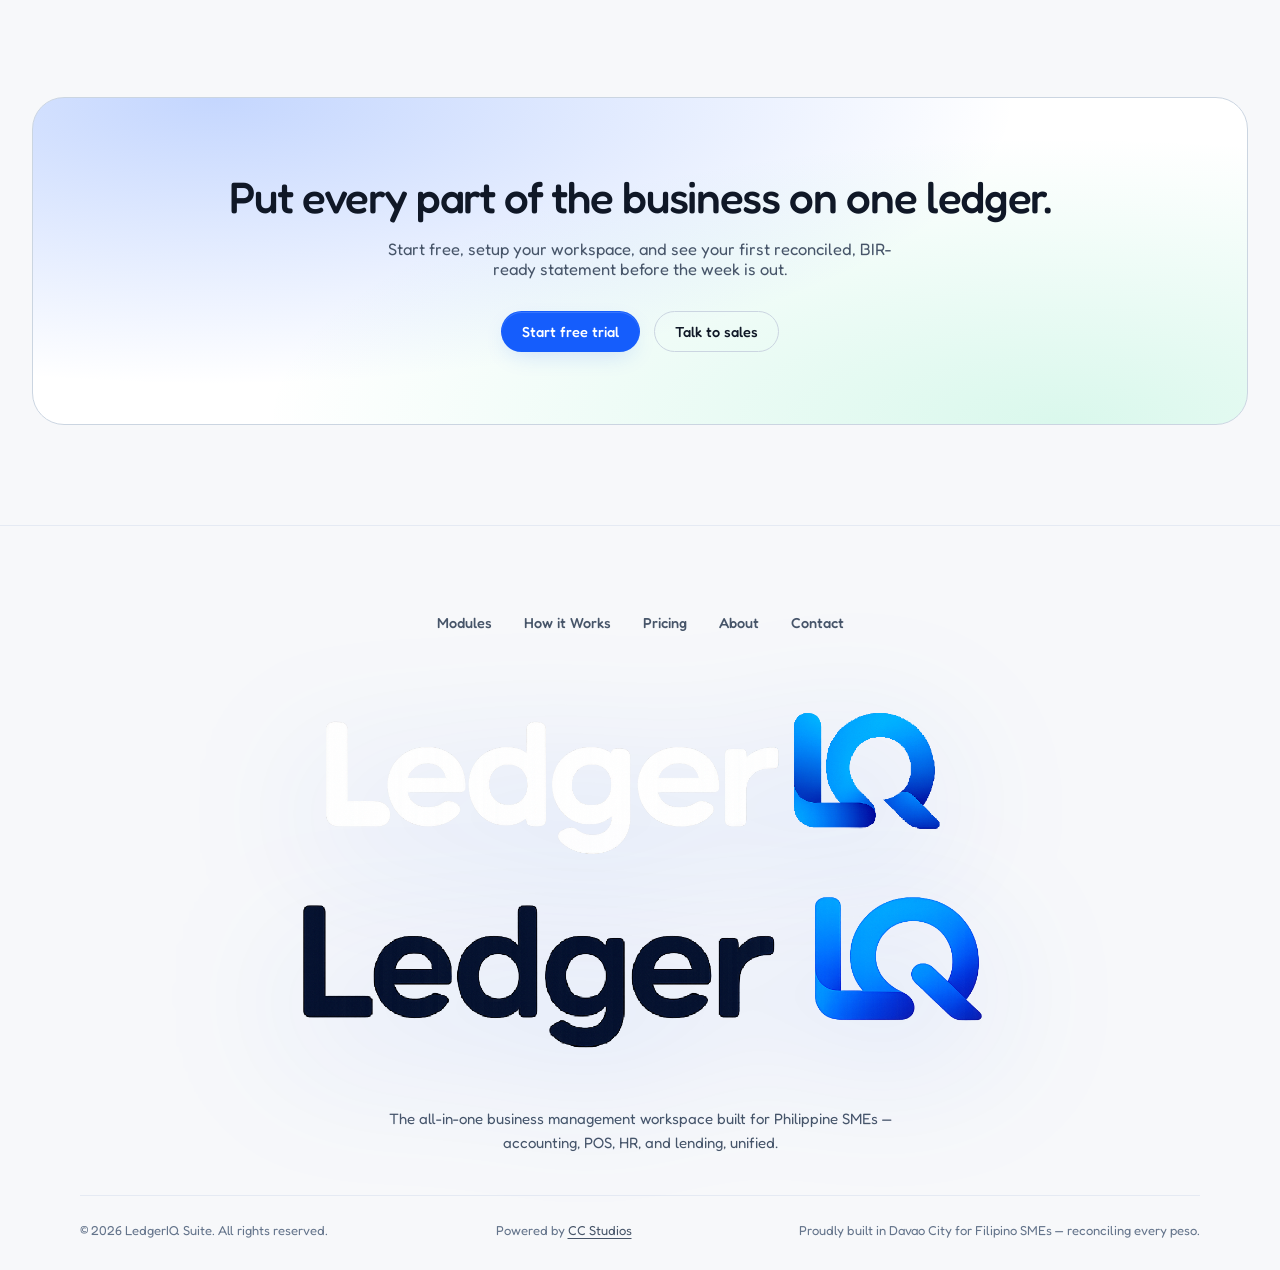
==== commit 1a8c9bcf: "href links improvements and redirection" ====
--- a/index.html
+++ b/index.html
@@ -1,388 +1,560 @@
 <!DOCTYPE html>
 <html lang="en" data-theme="light">
+
 <head>
-<meta charset="UTF-8">
-<meta name="viewport" content="width=device-width, initial-scale=1.0">
-<title>LedgerIQ Suite — The all-in-one business system for Philippine SMEs</title>
-<link rel="icon" type="image/png" href="[data-uri]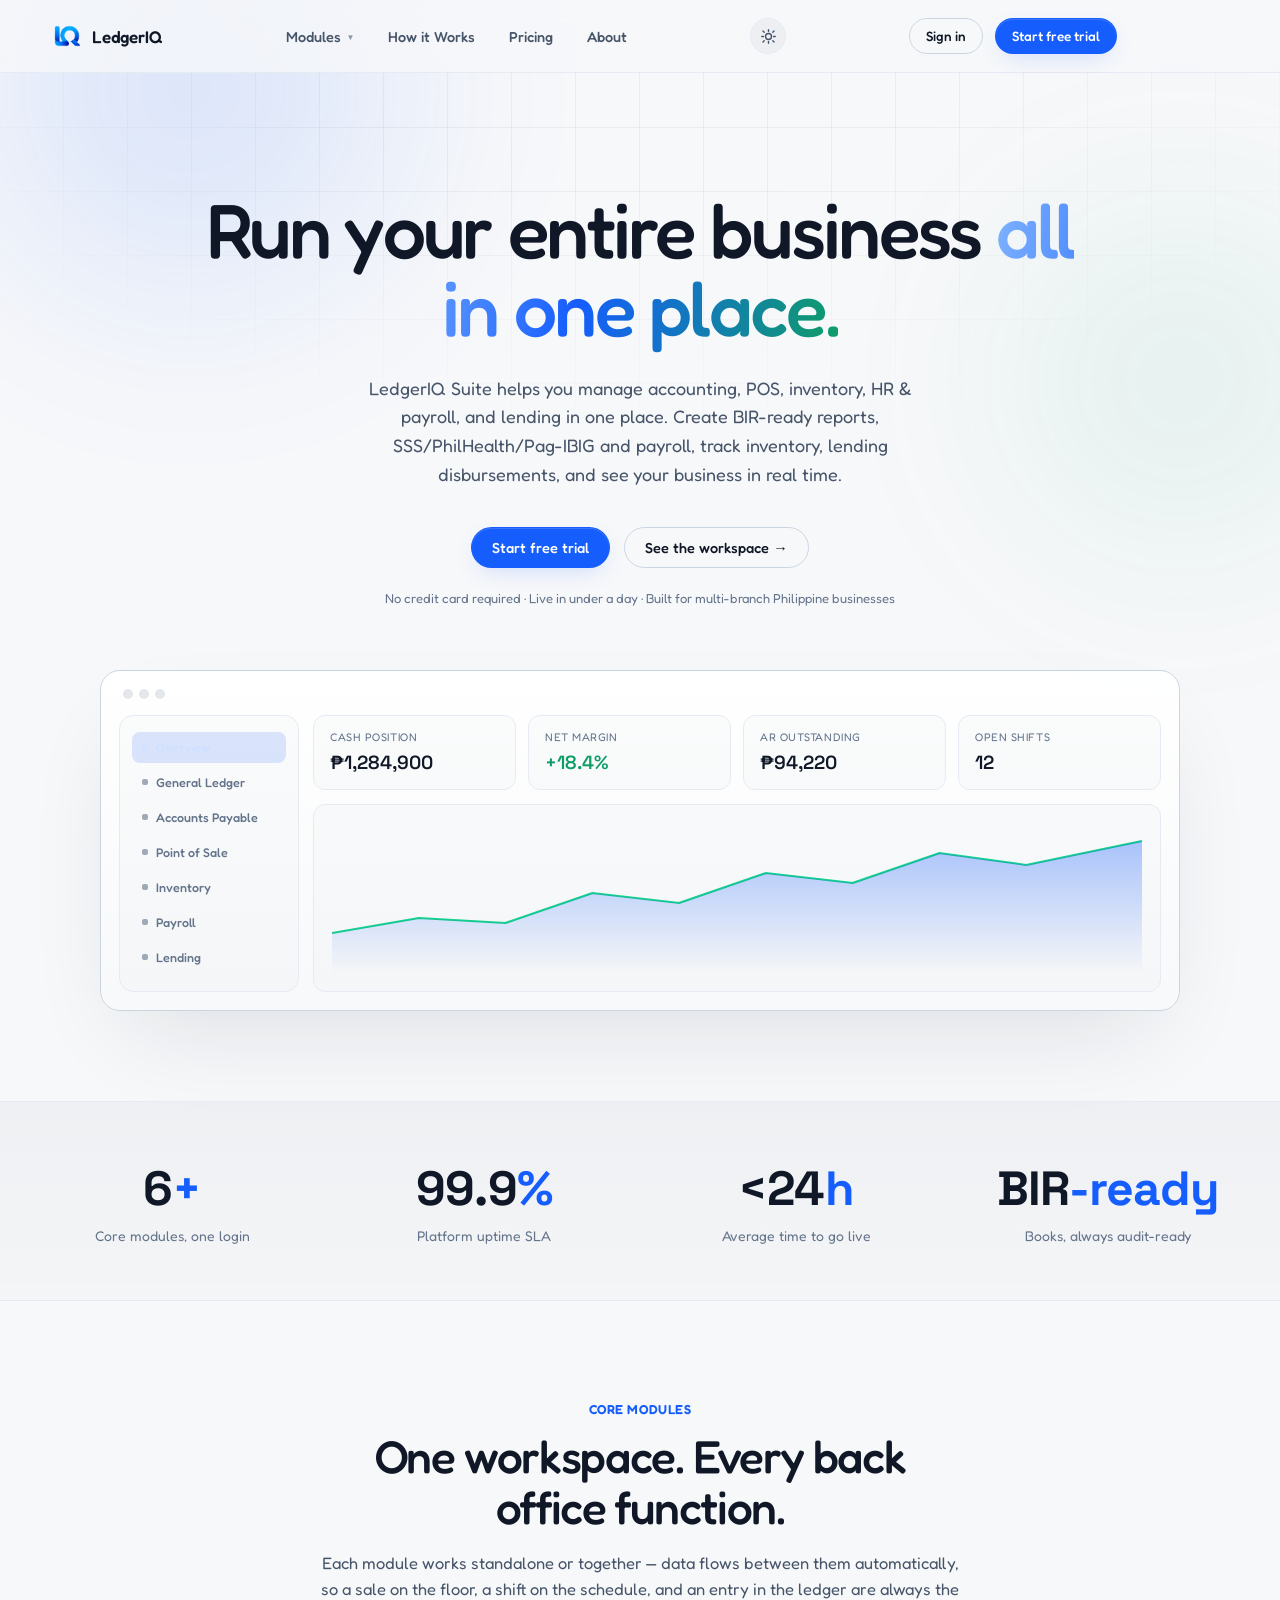
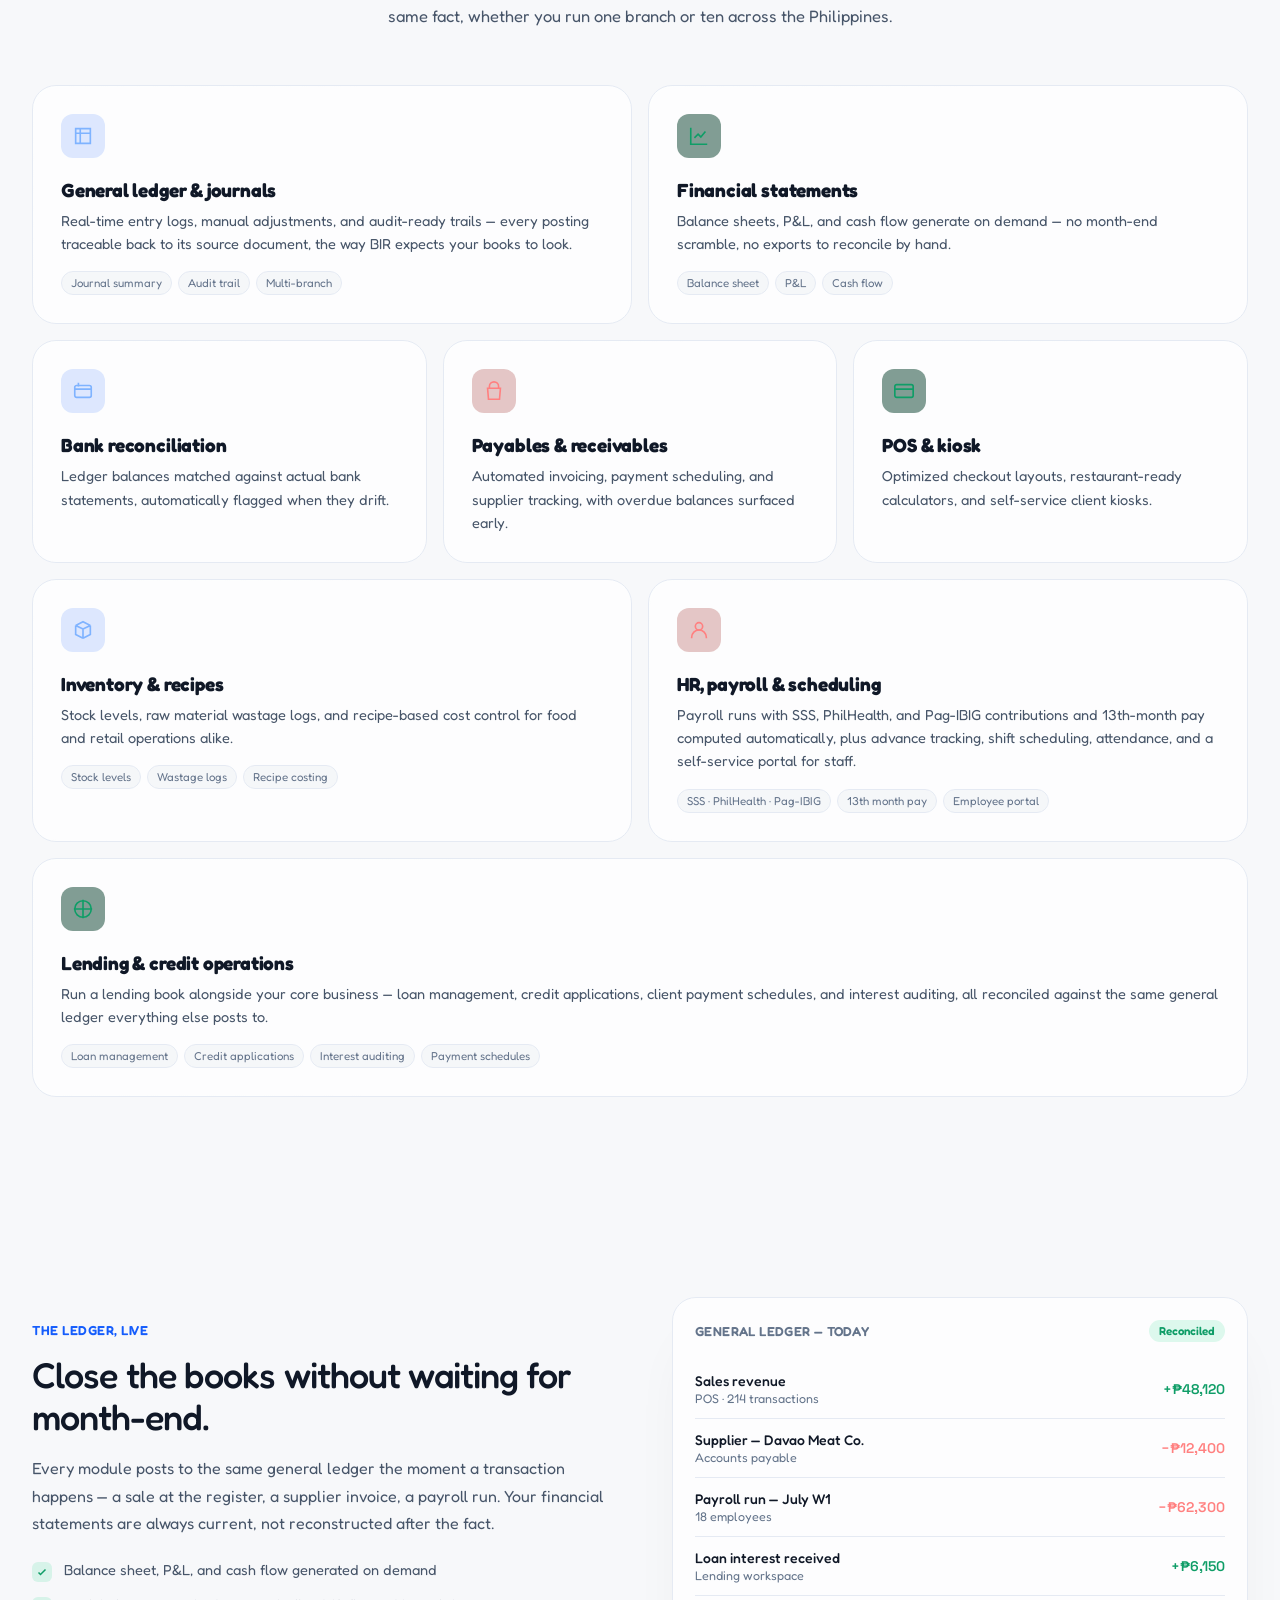
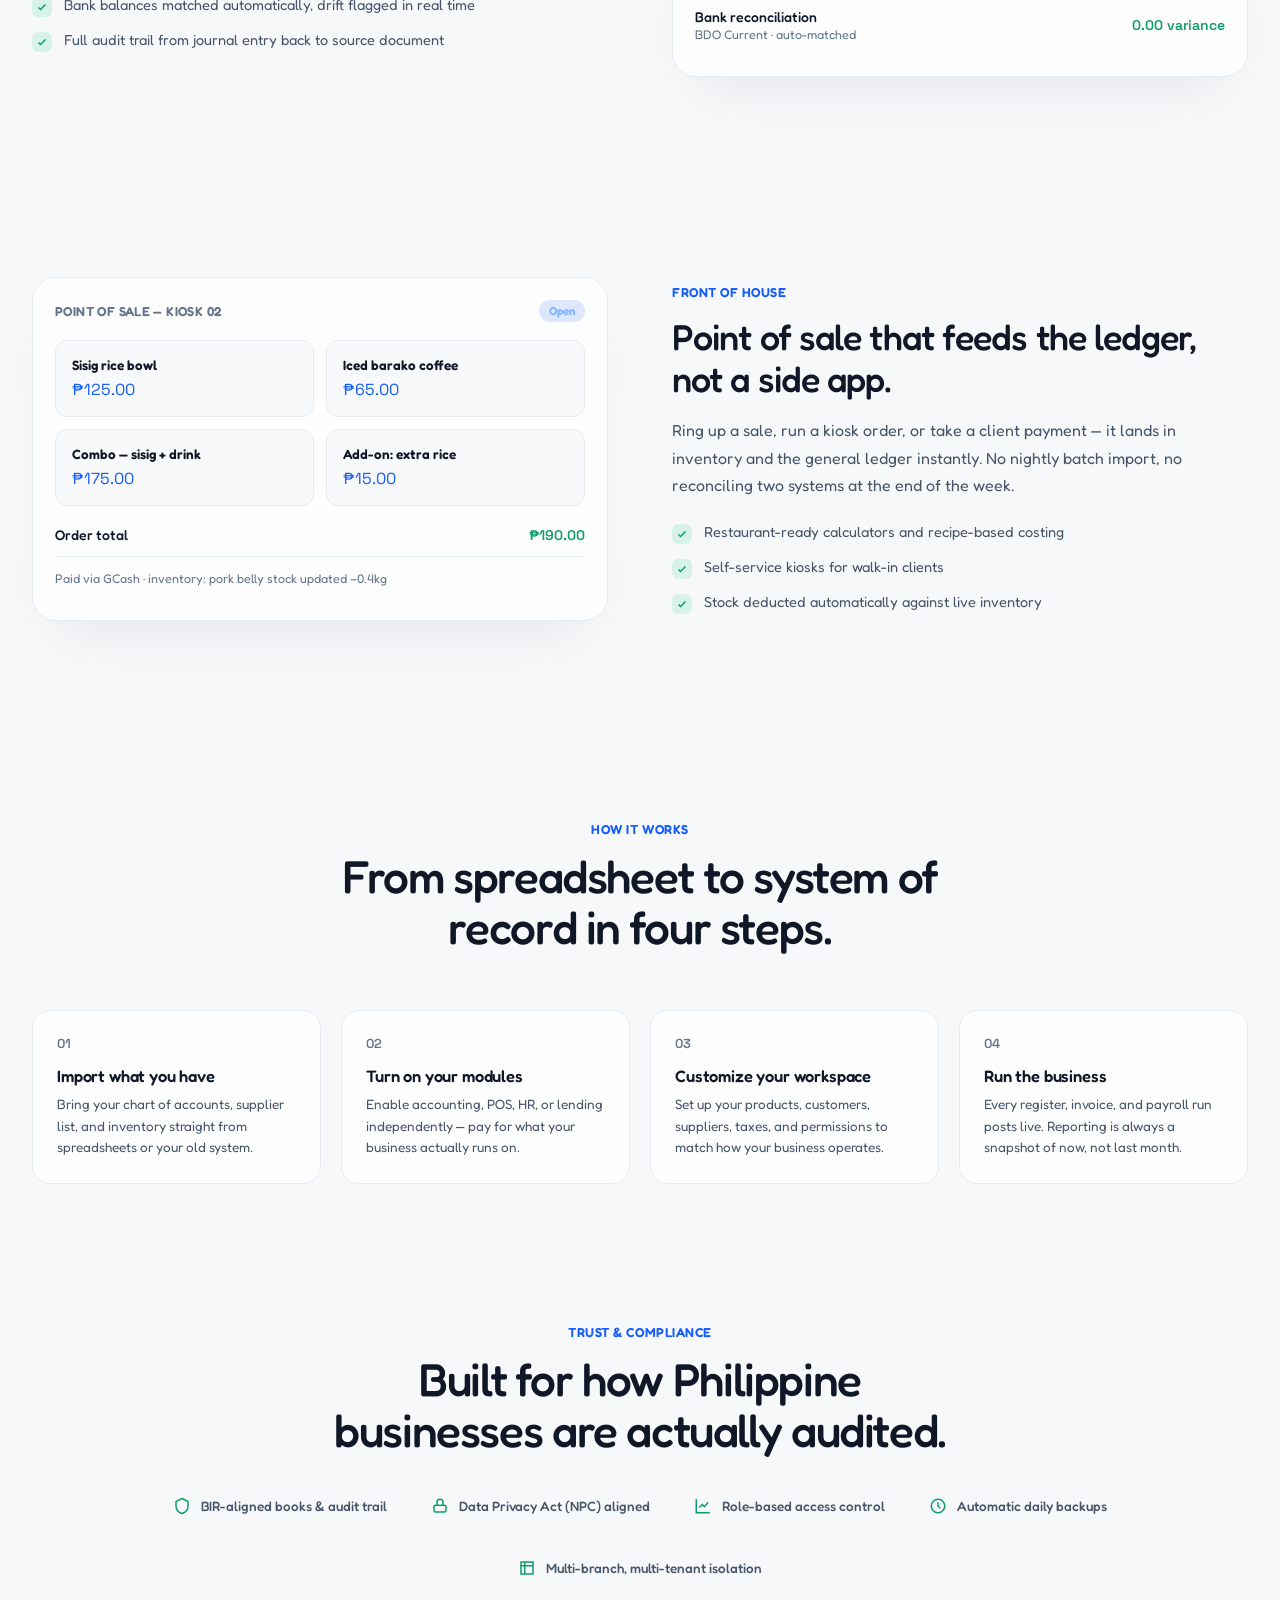
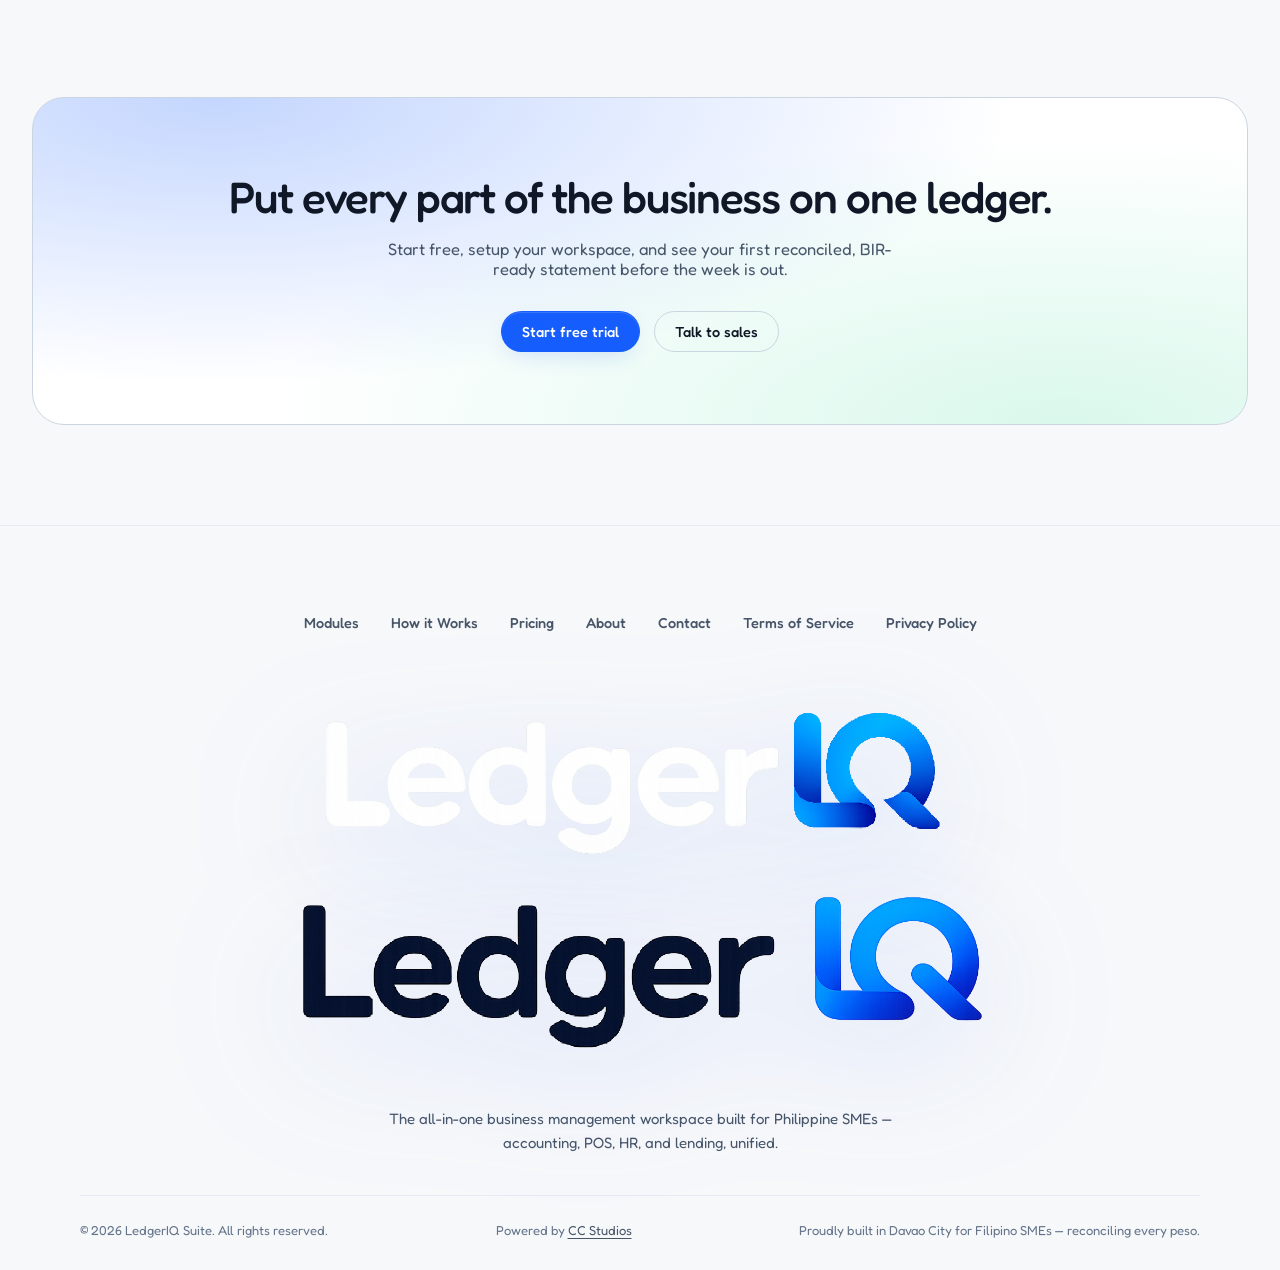
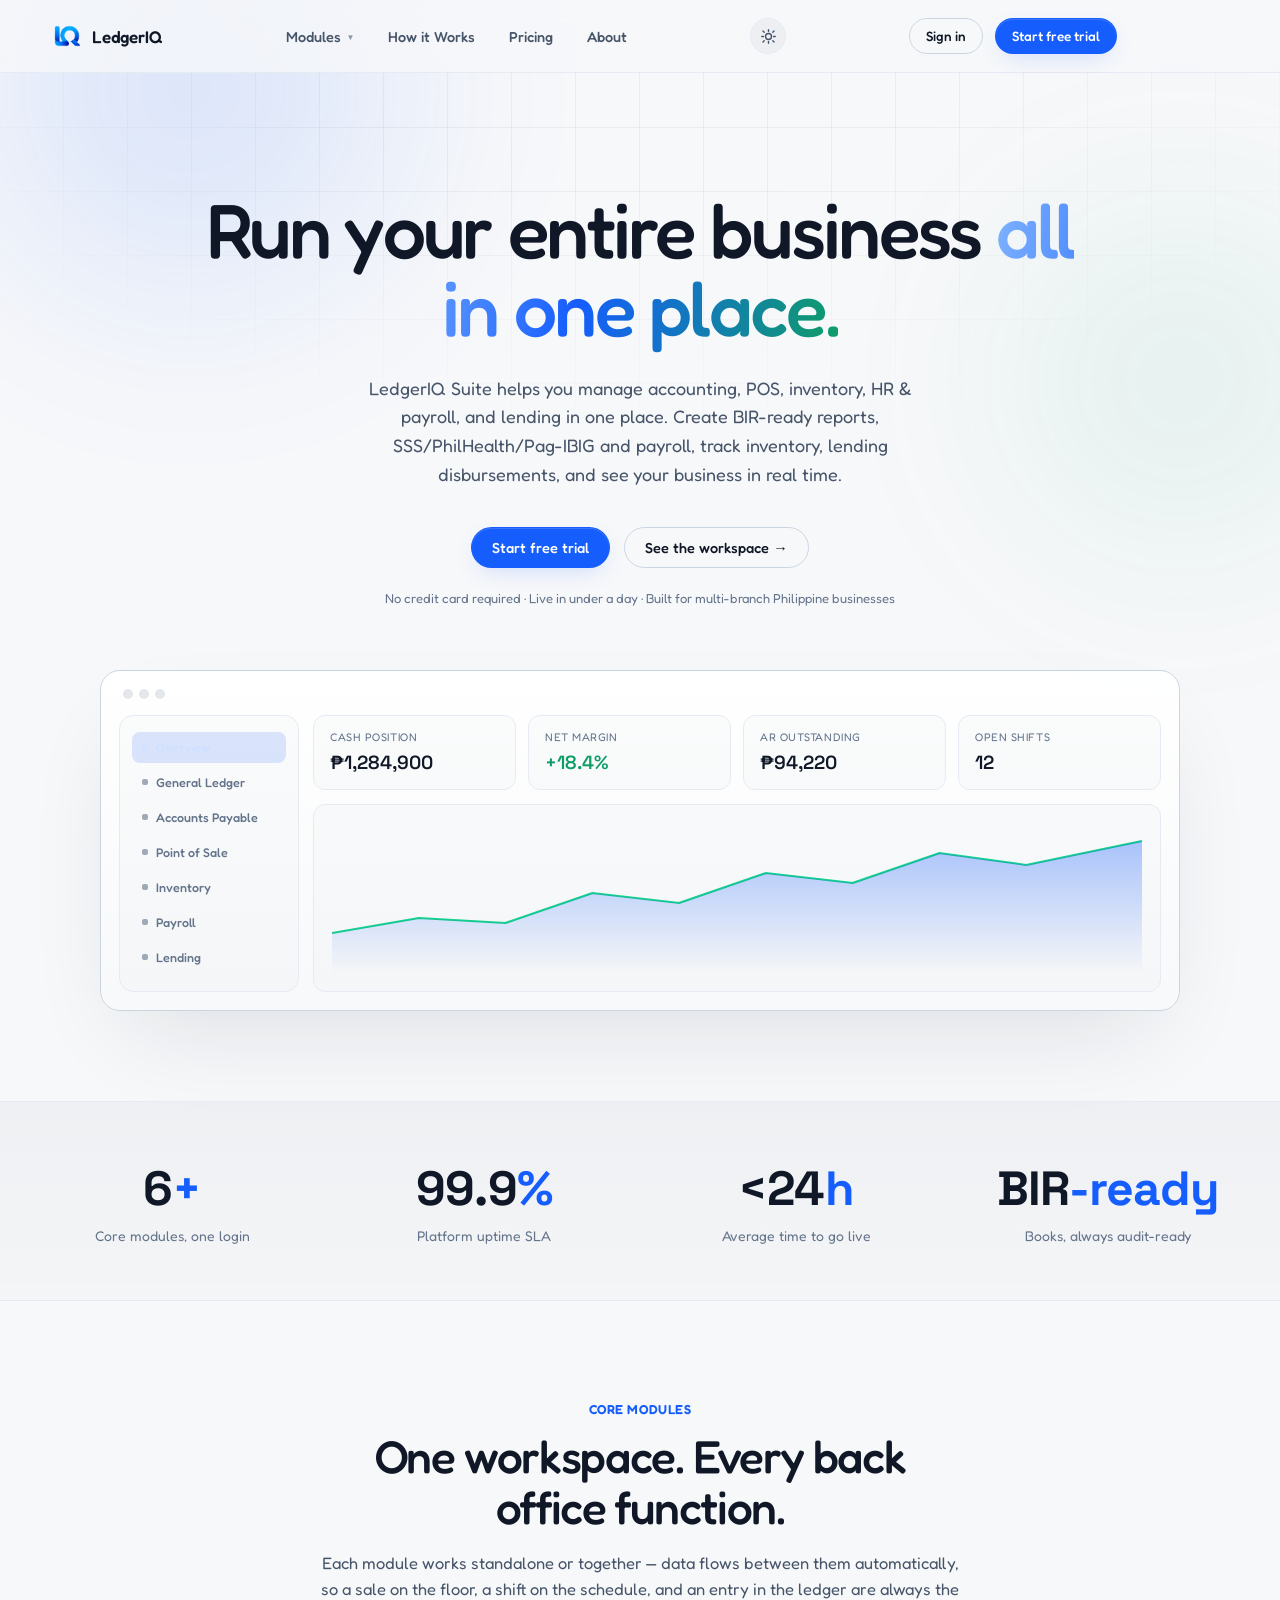
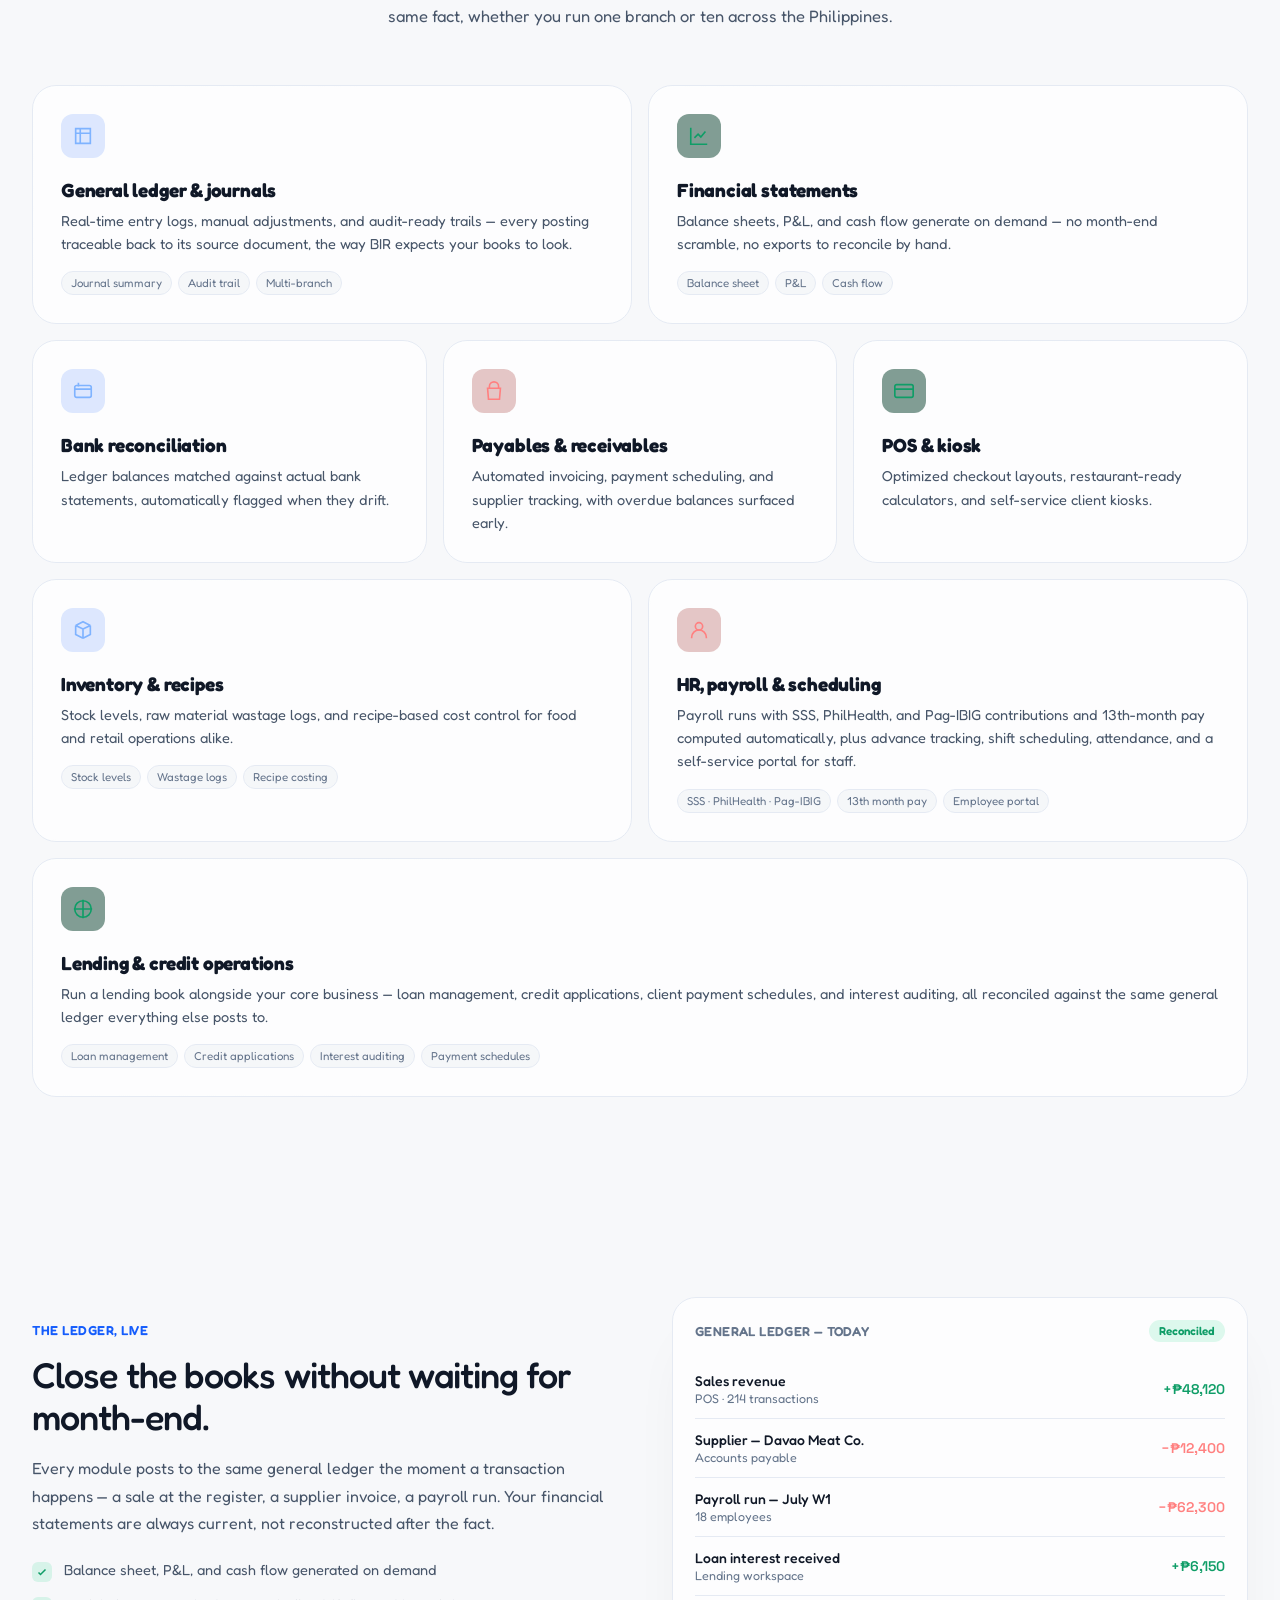
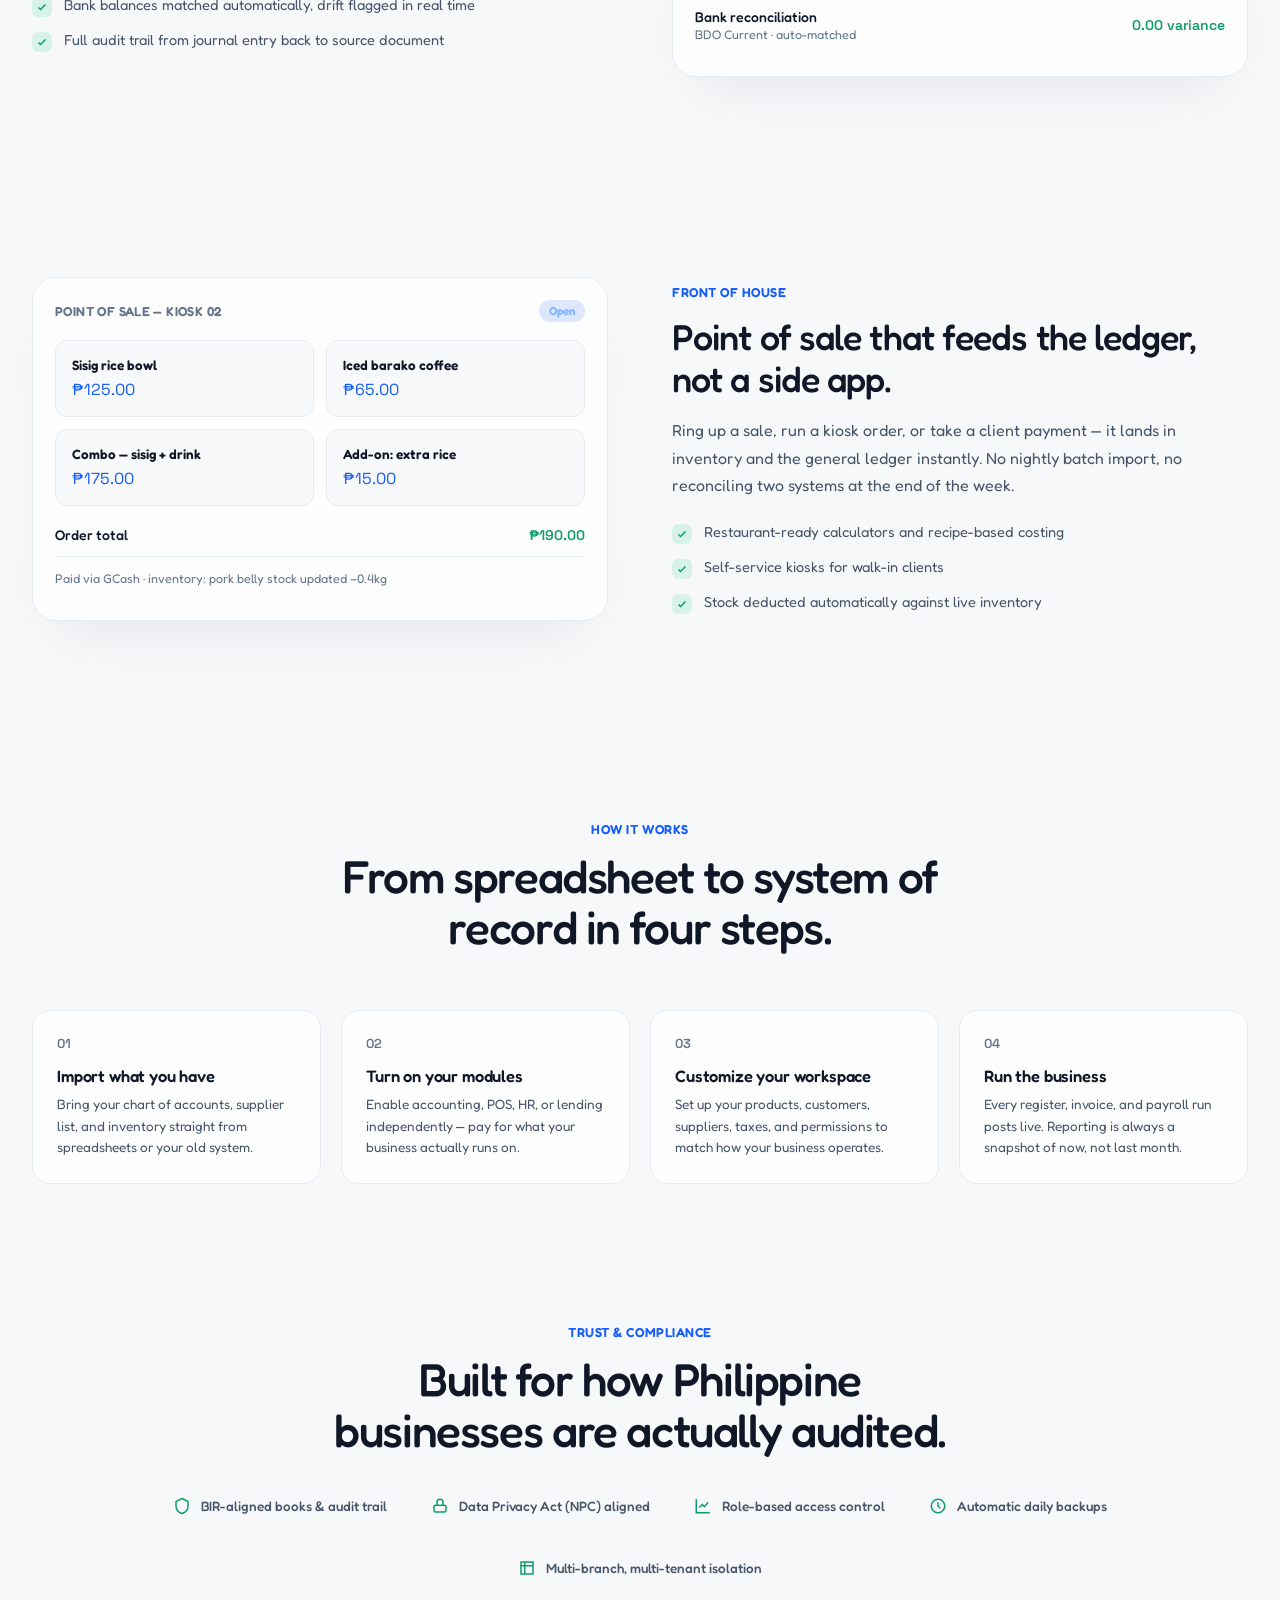
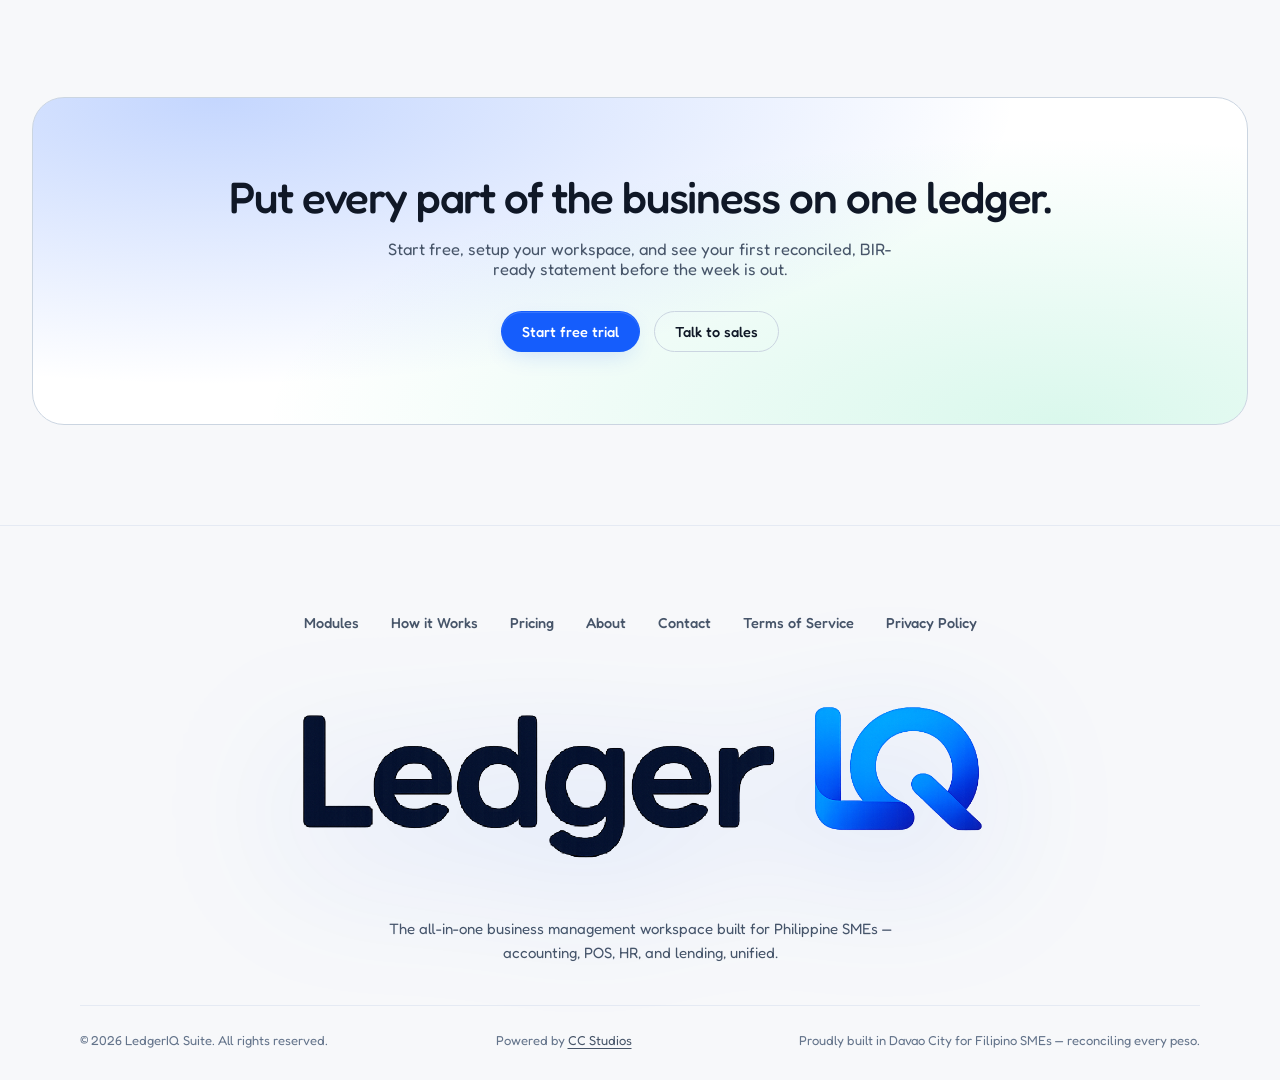
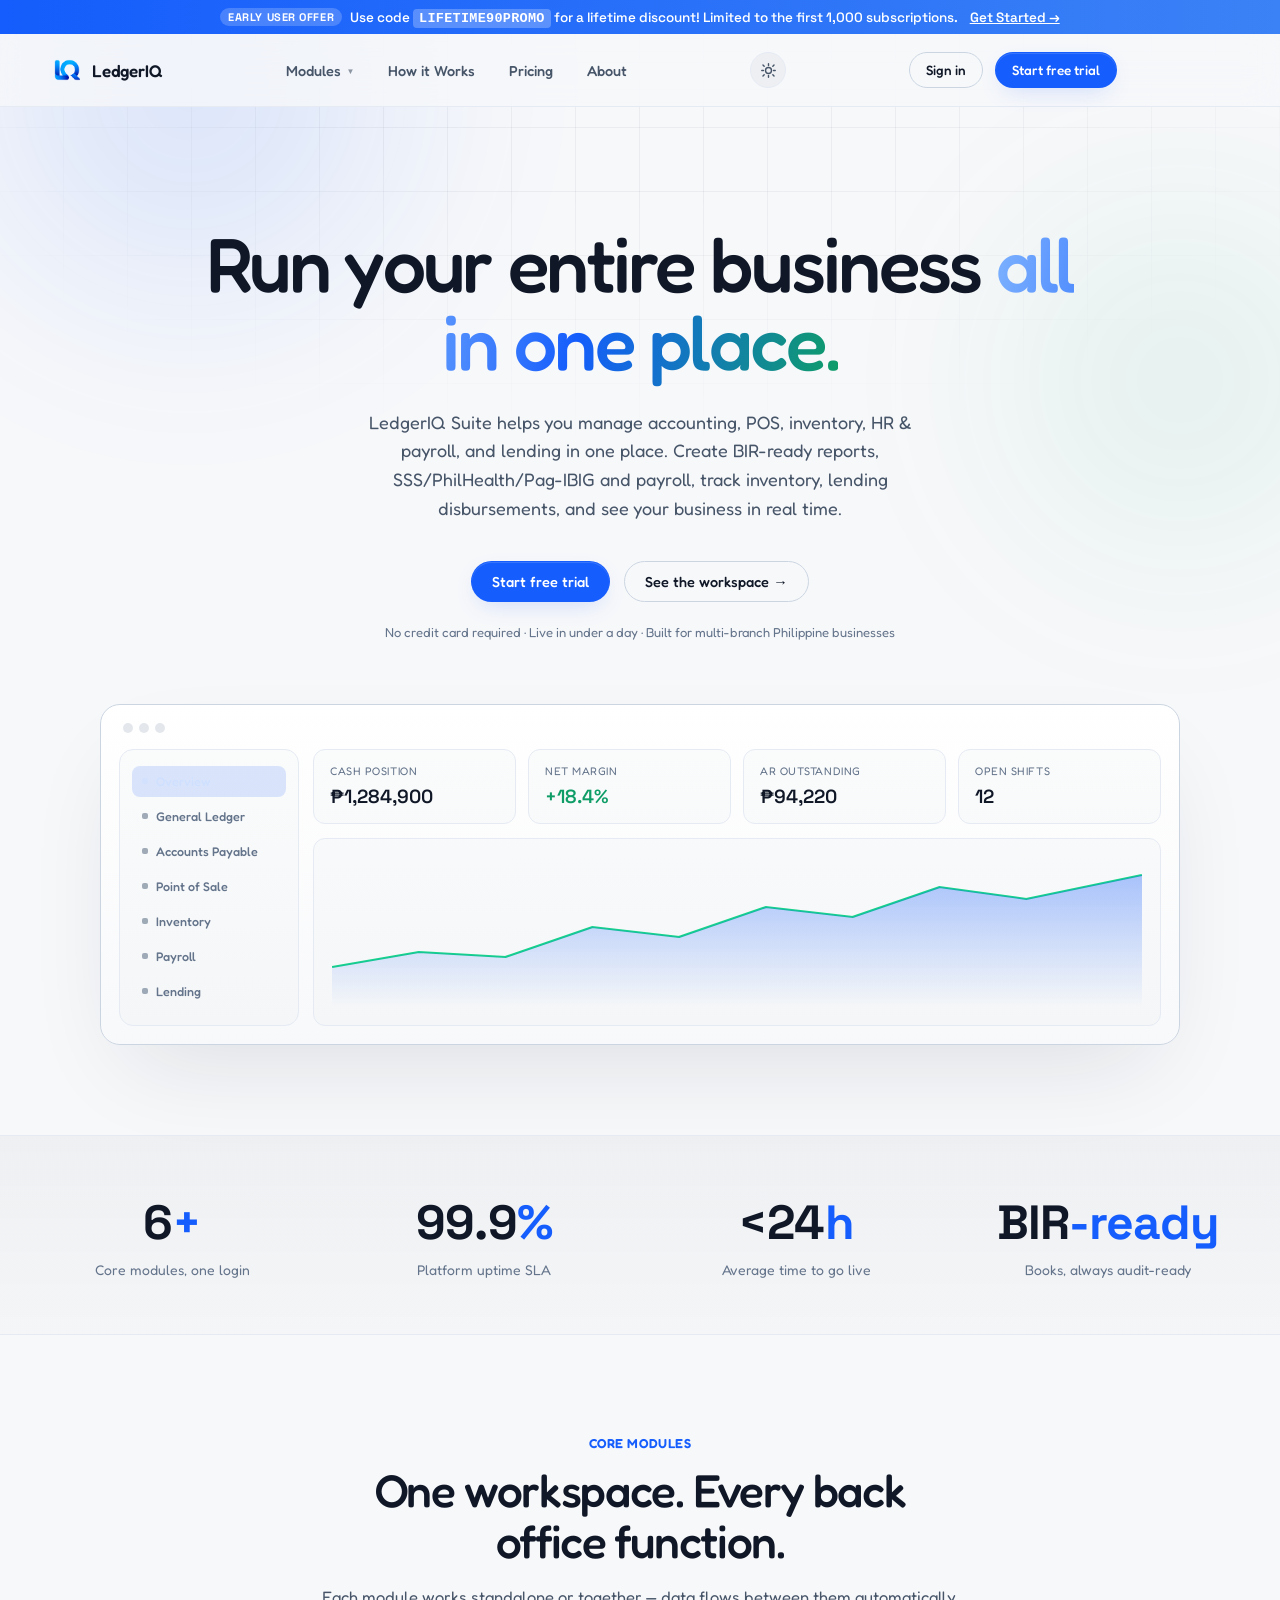
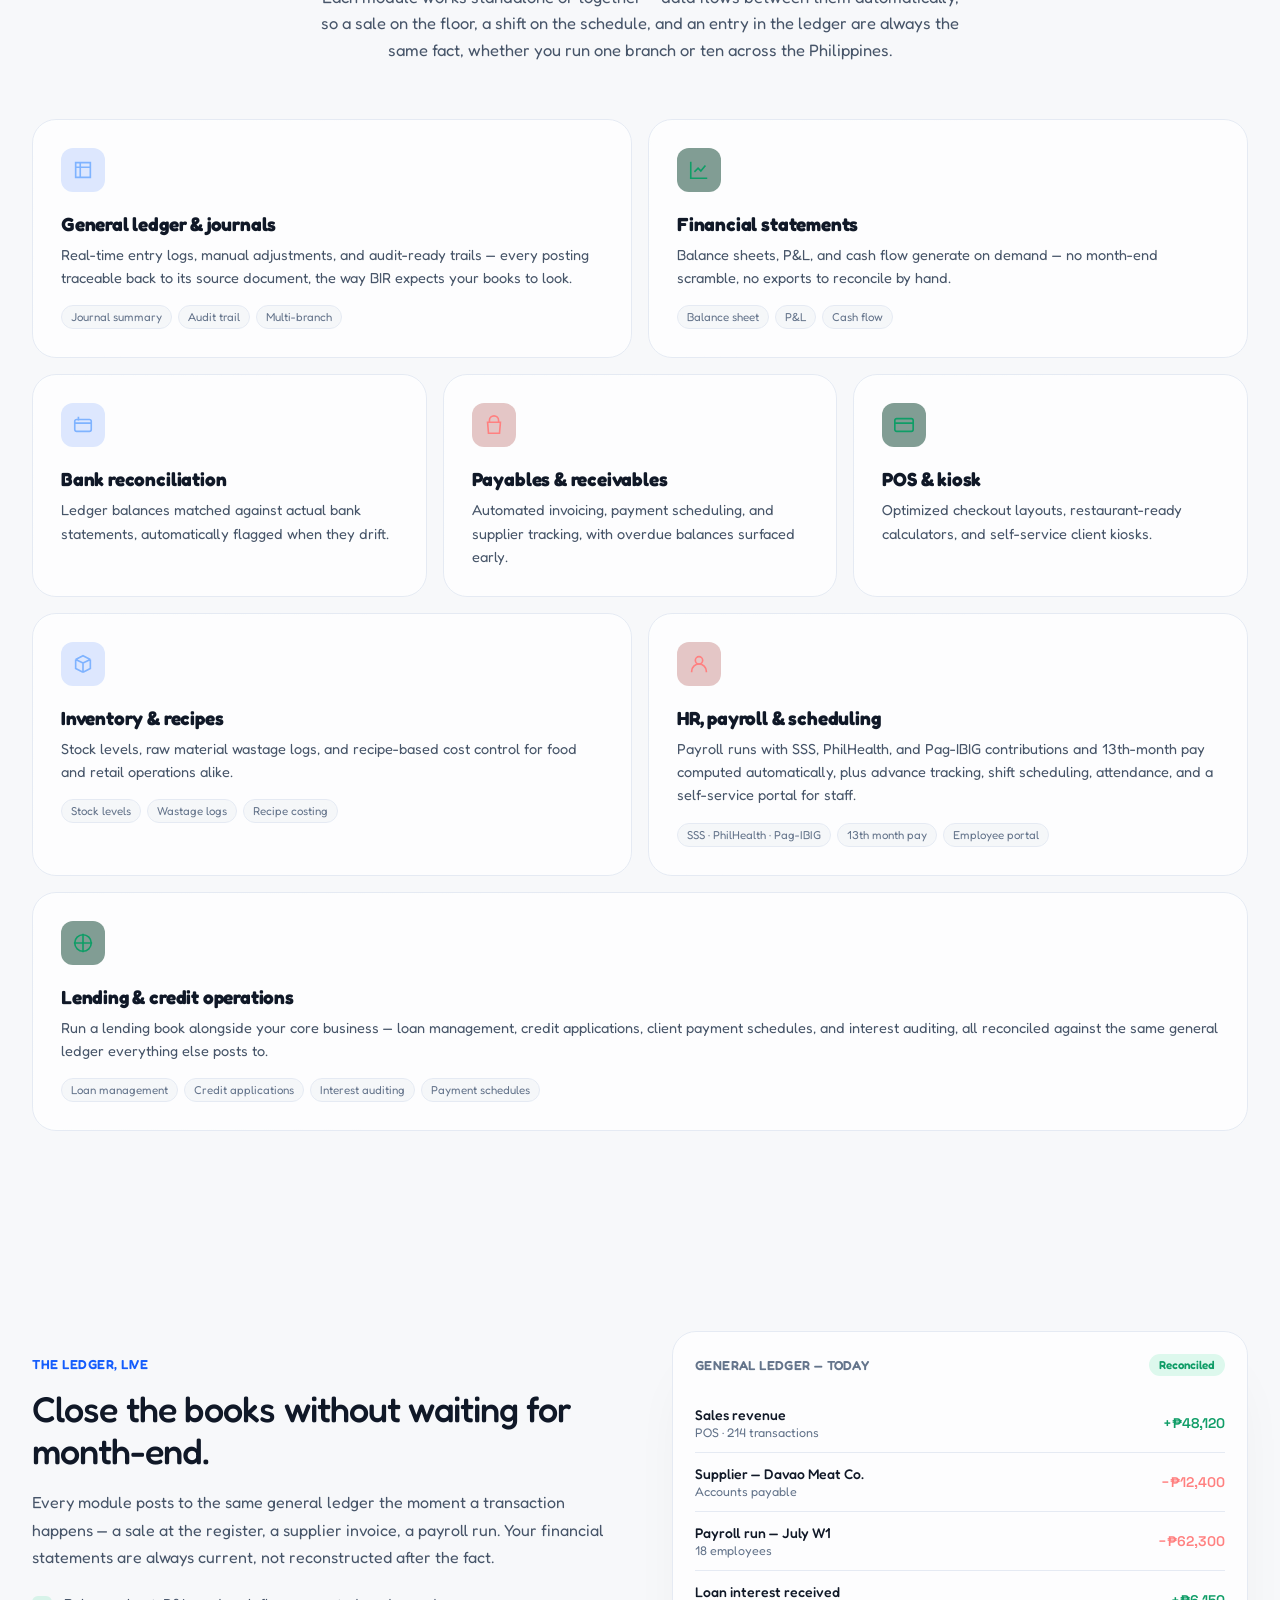
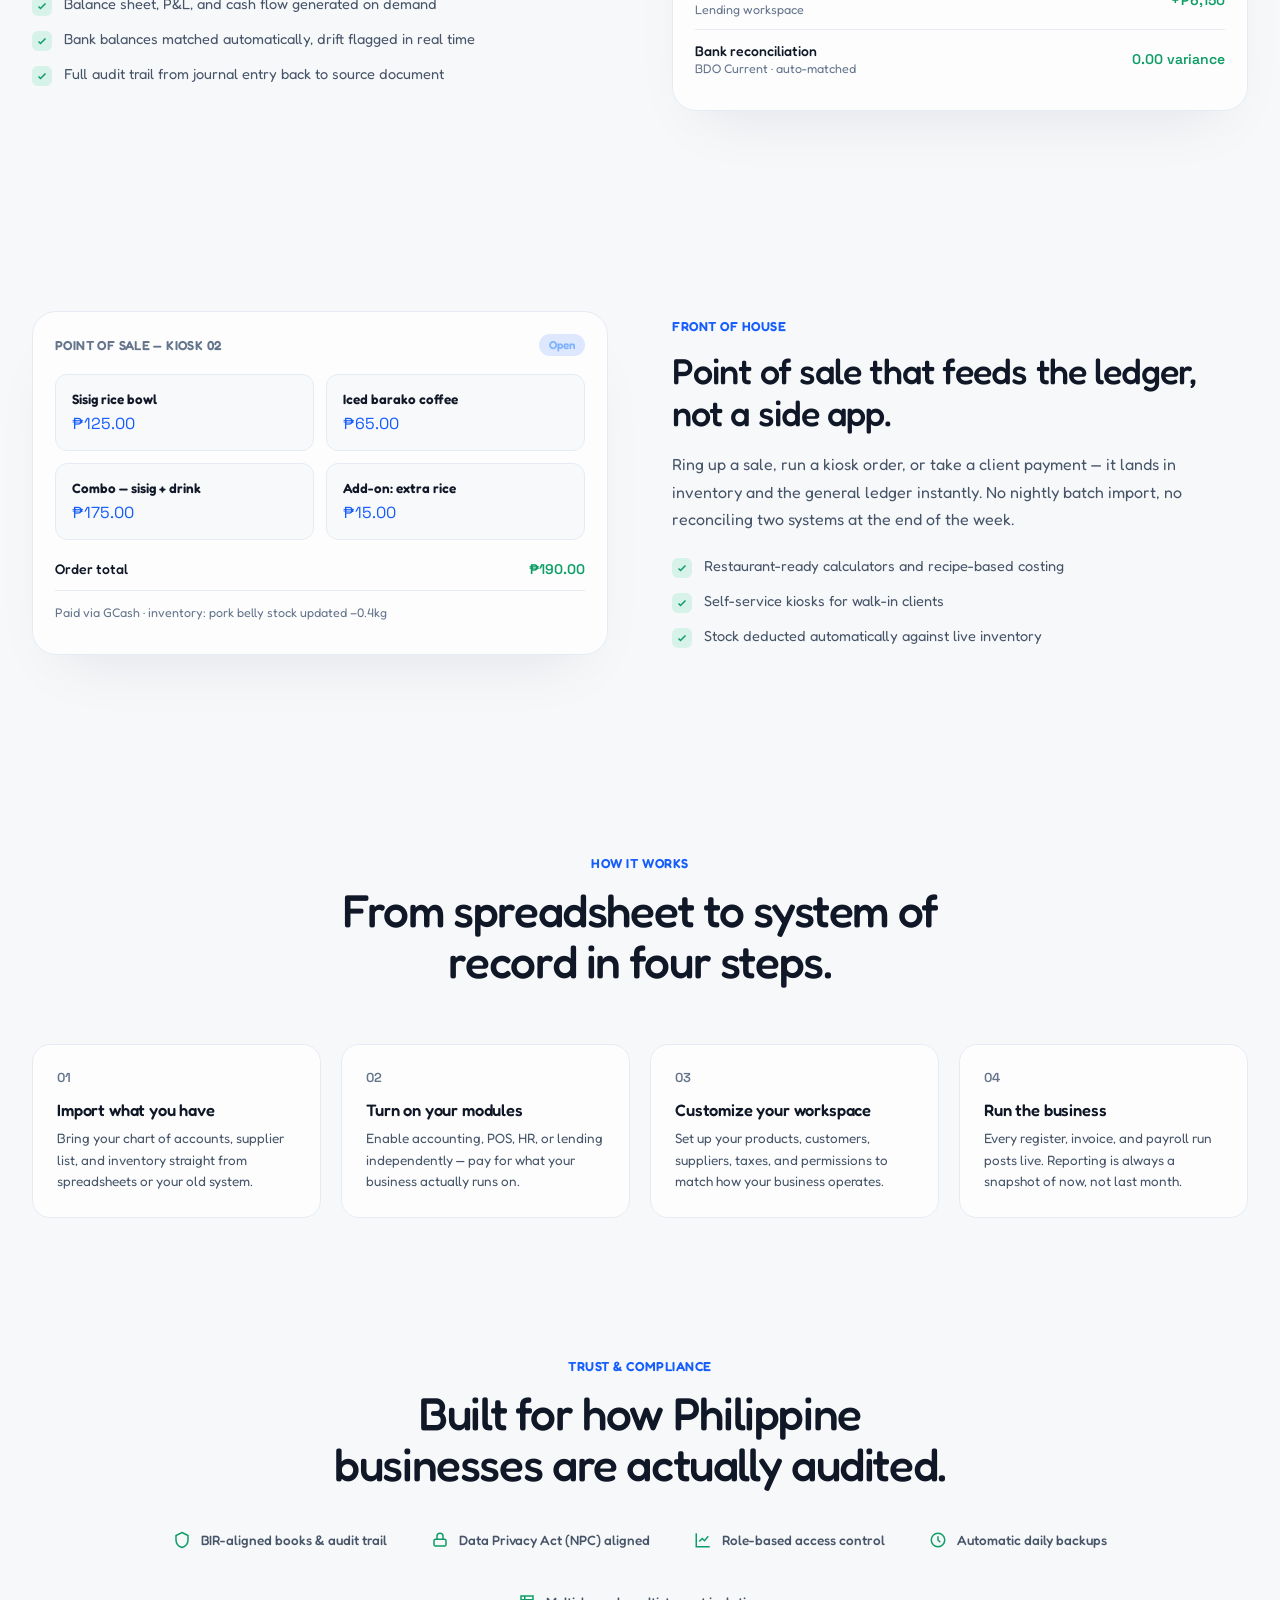
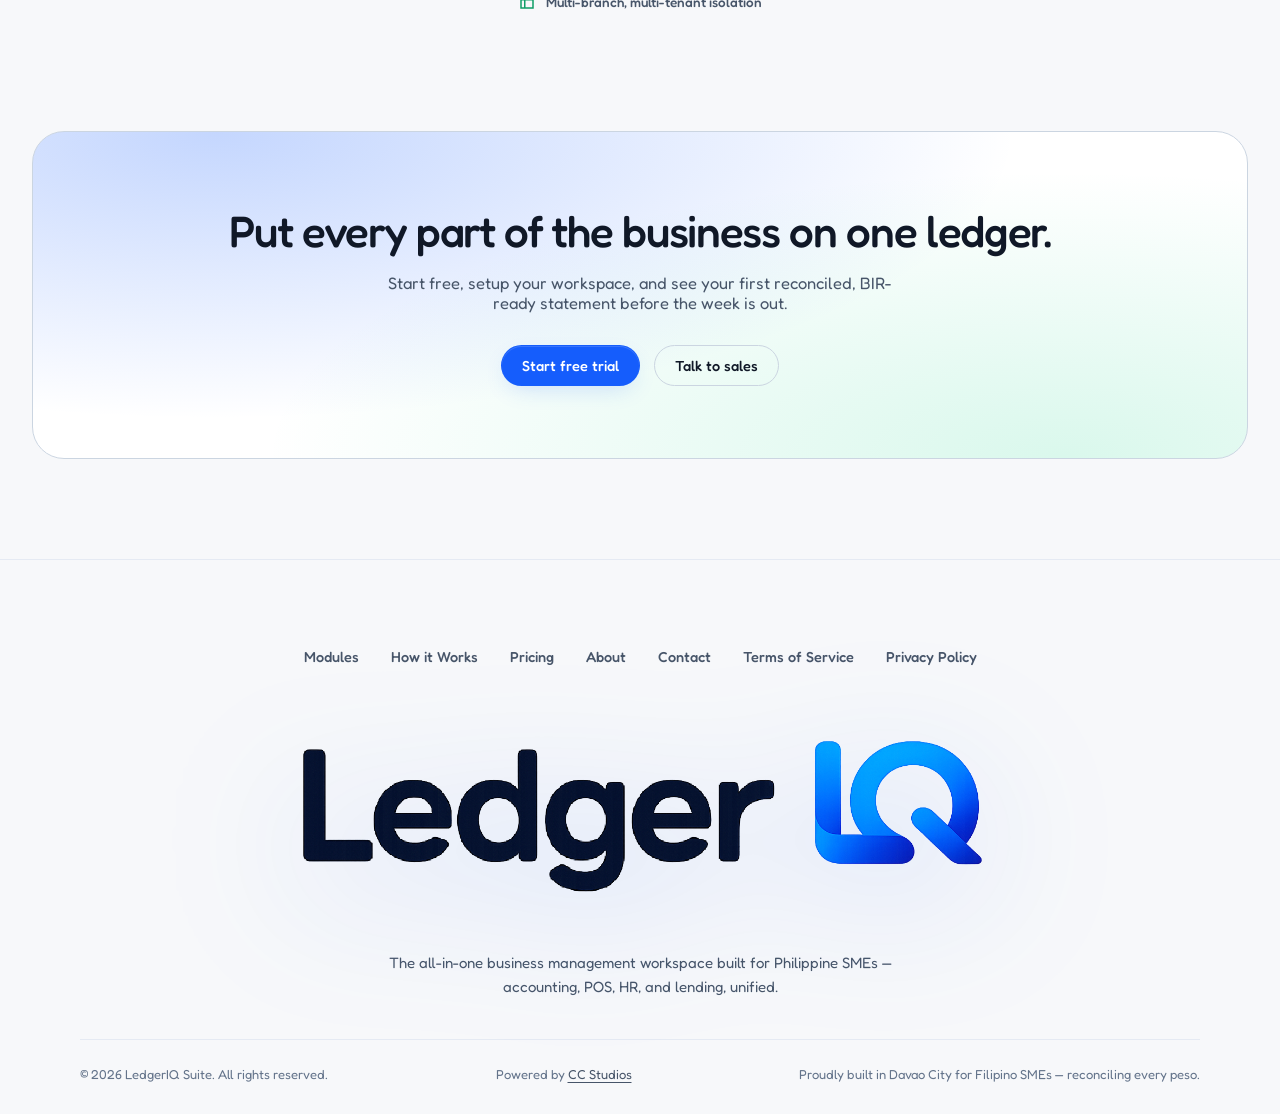
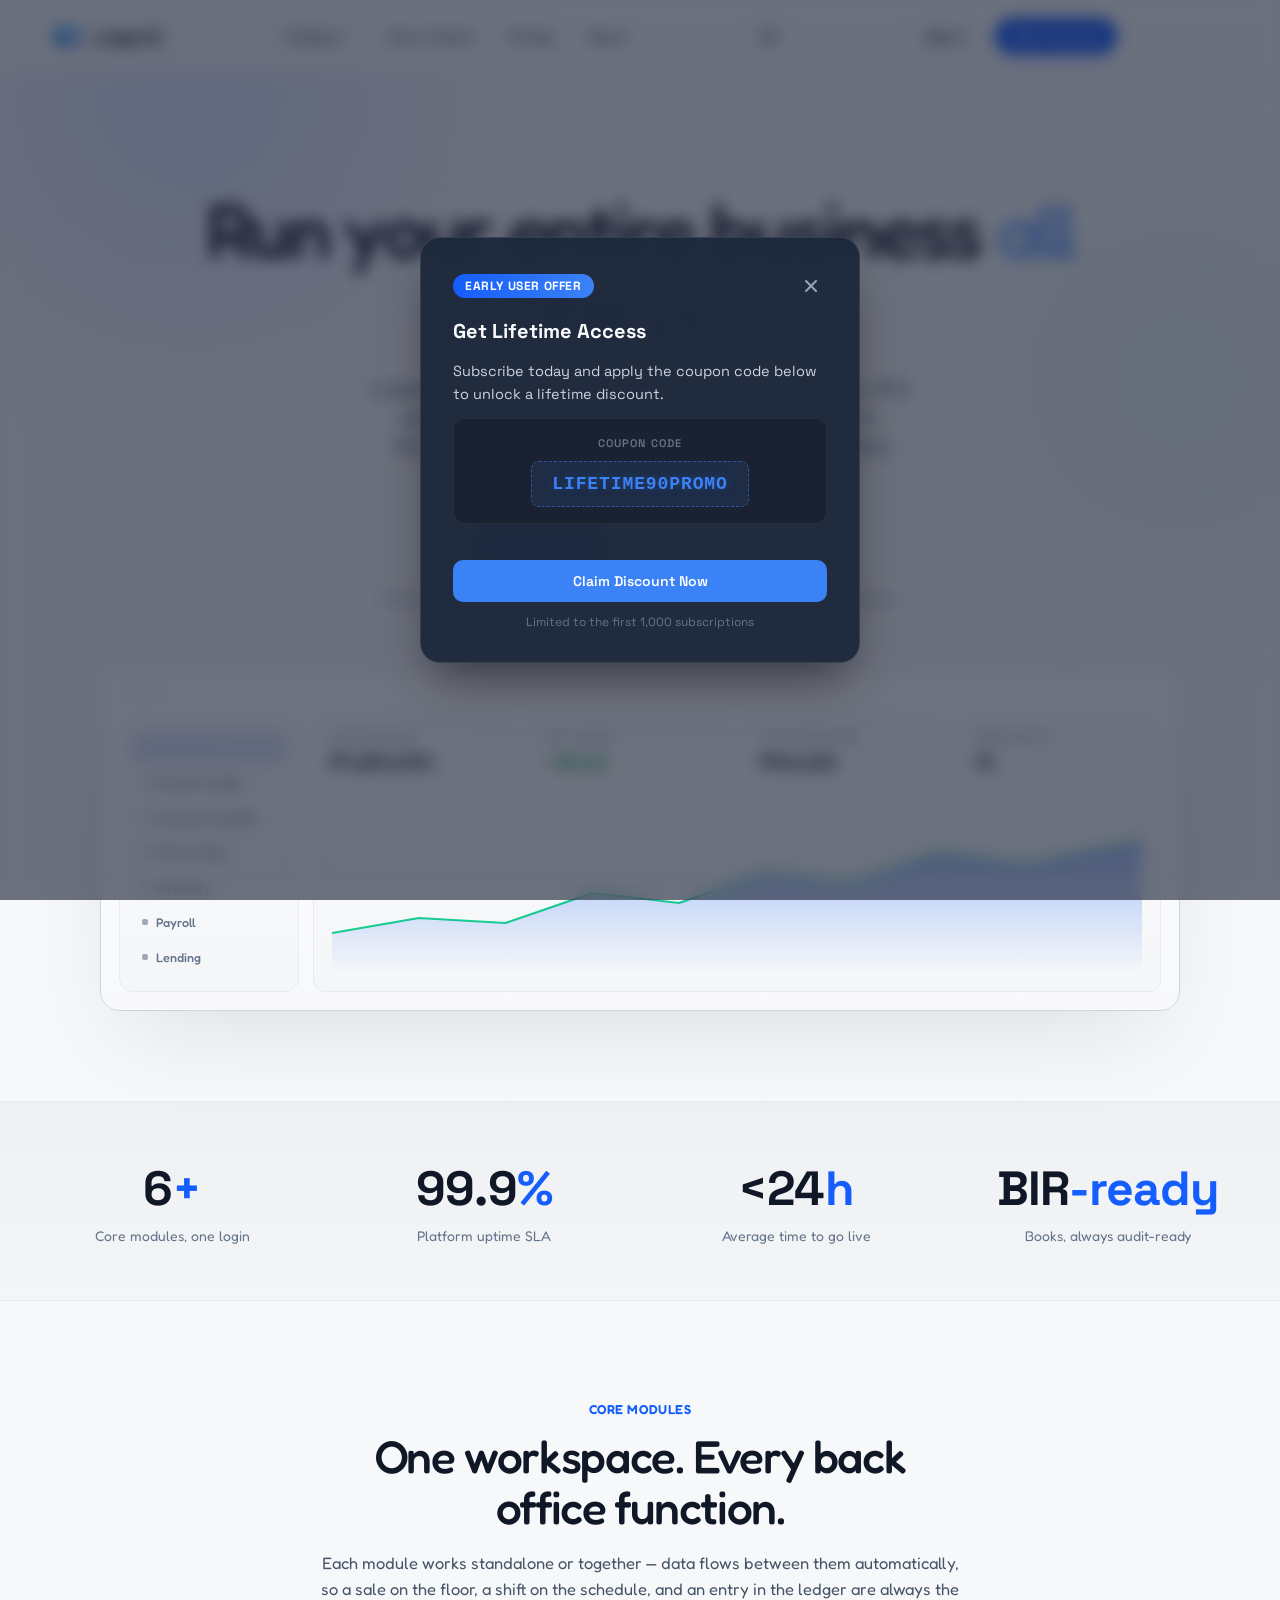
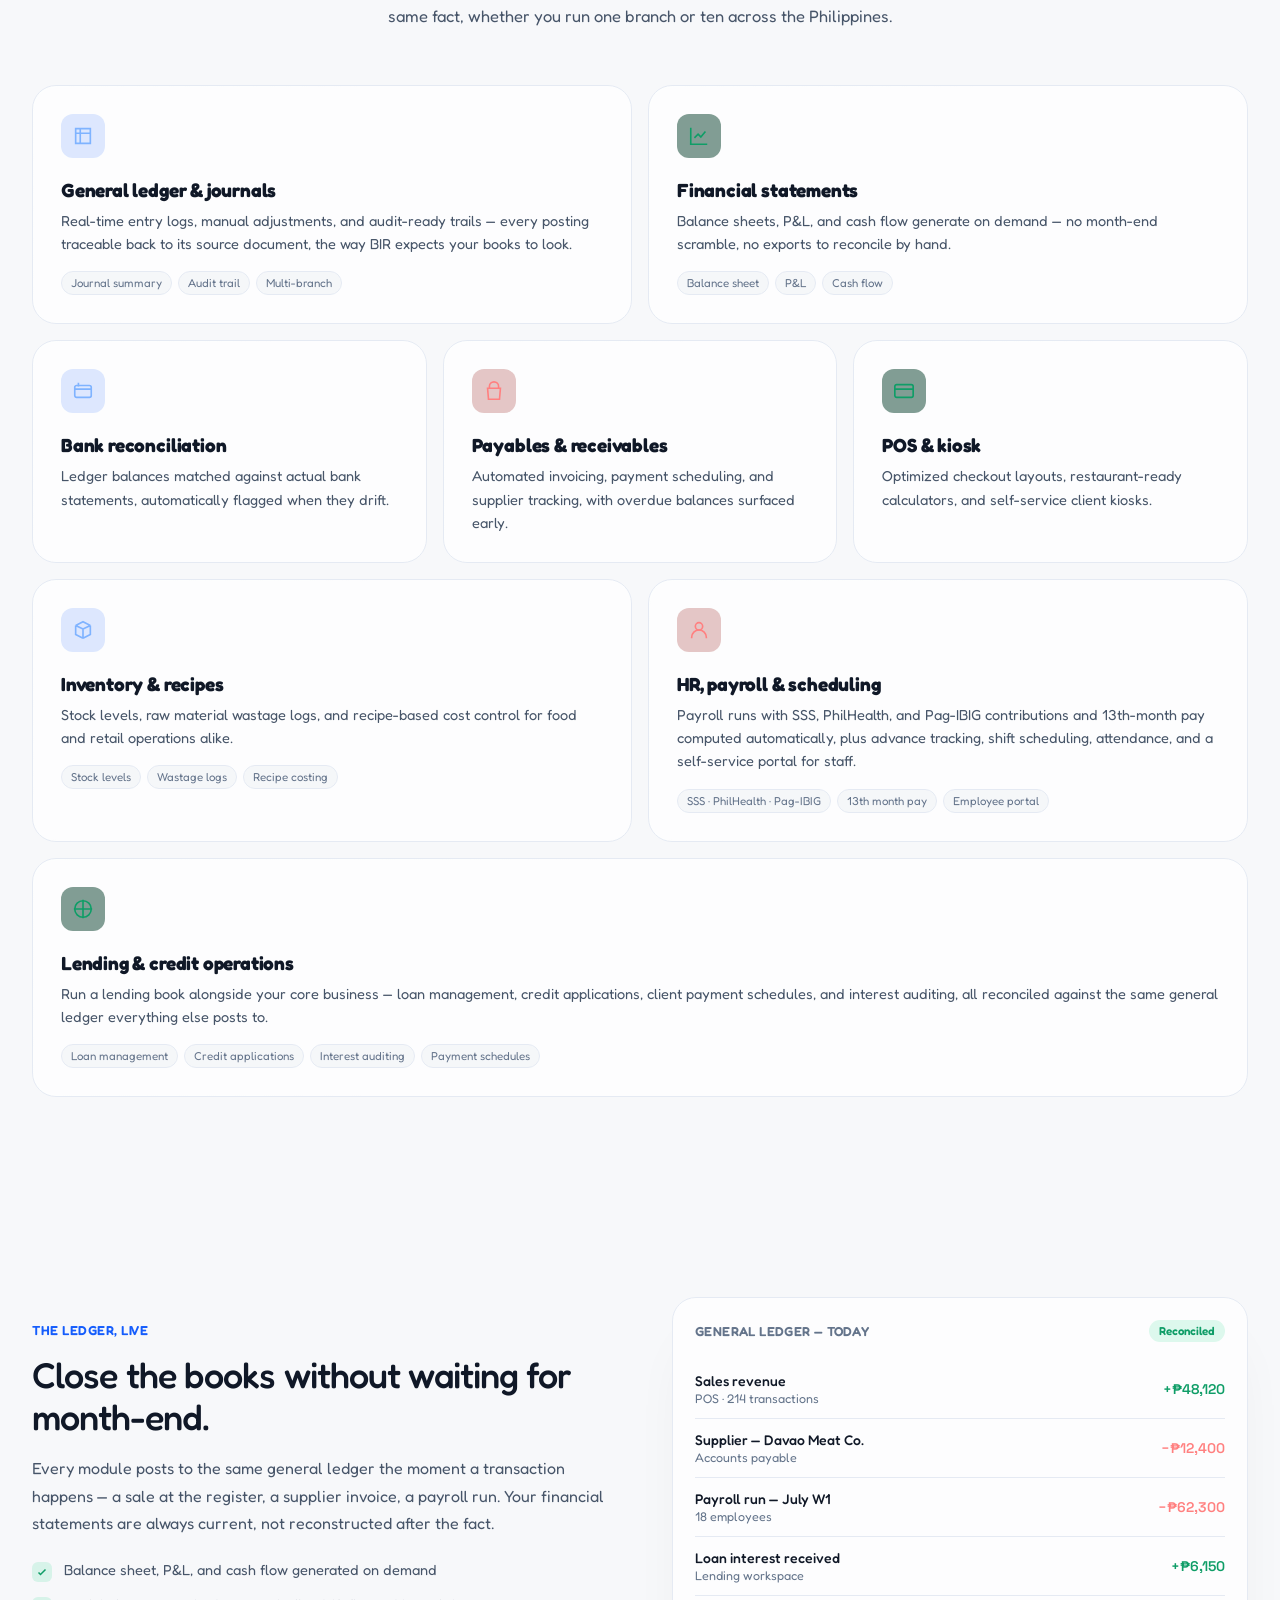
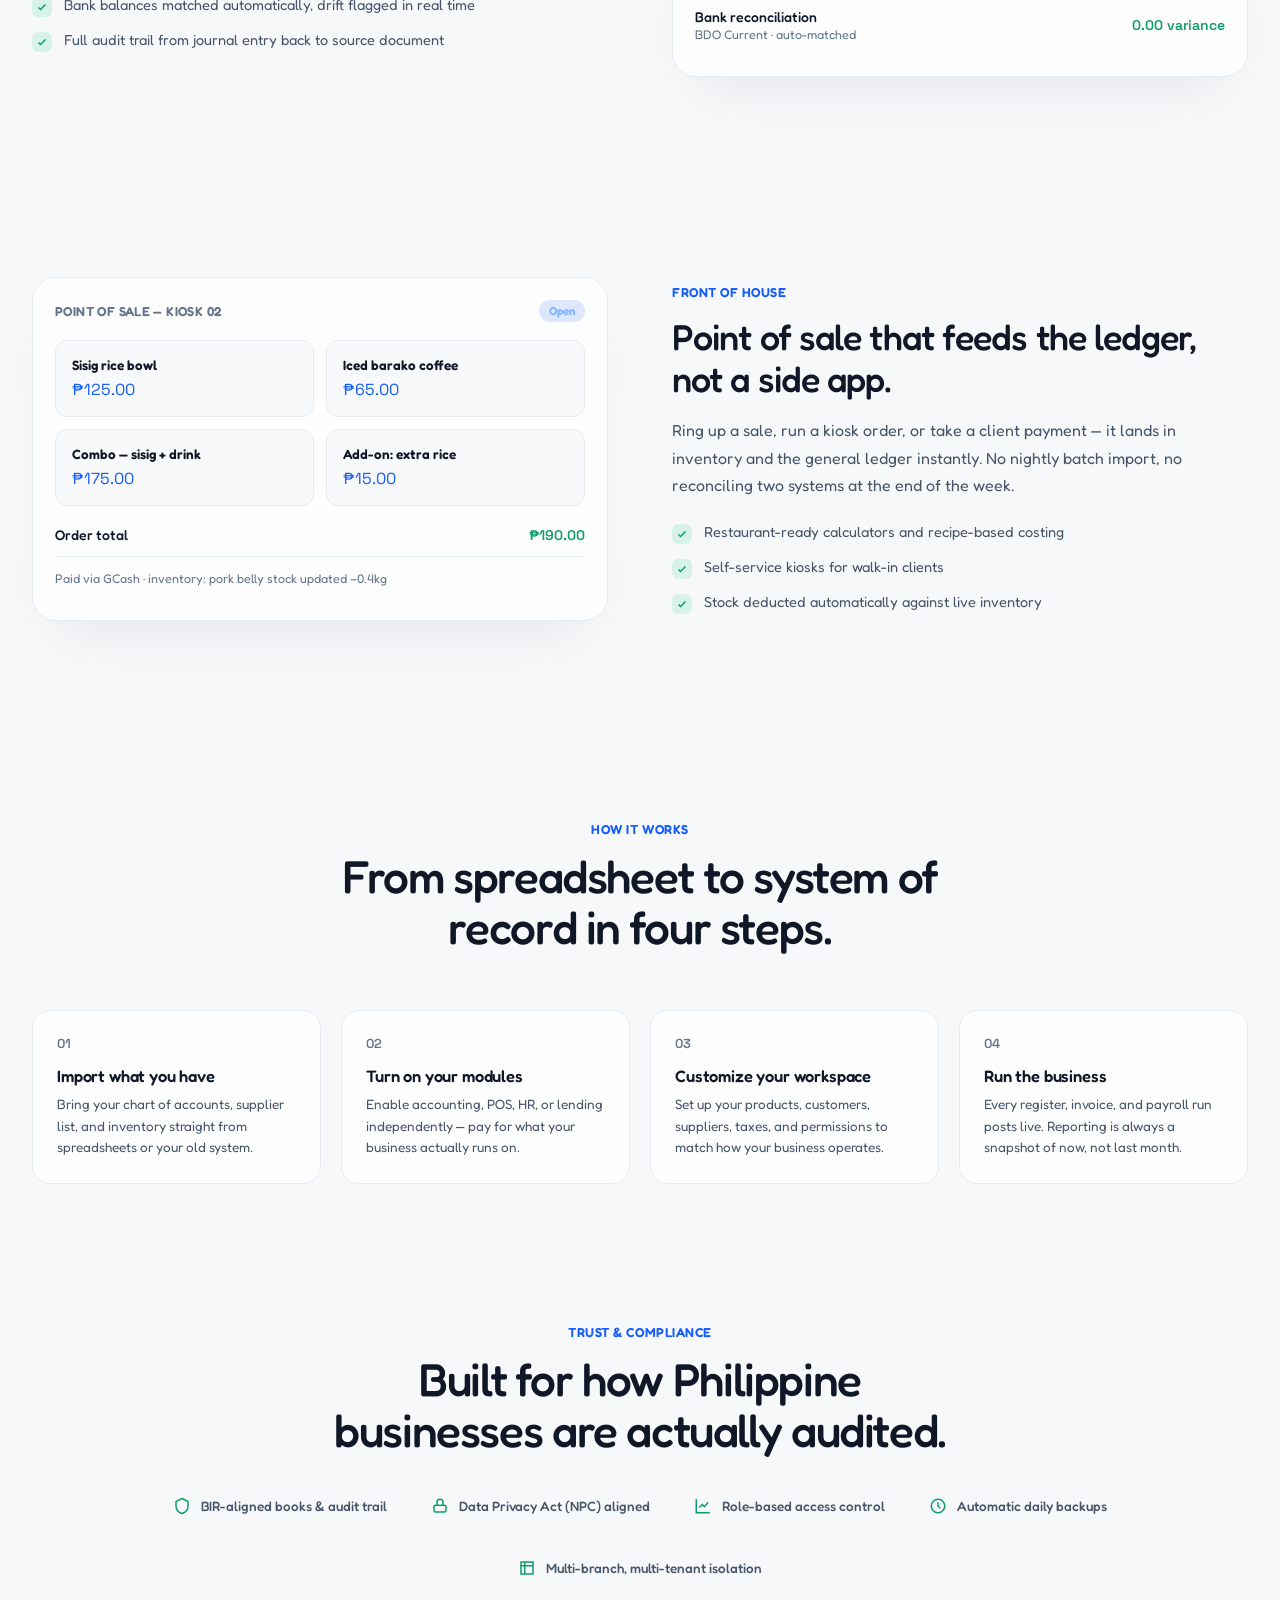
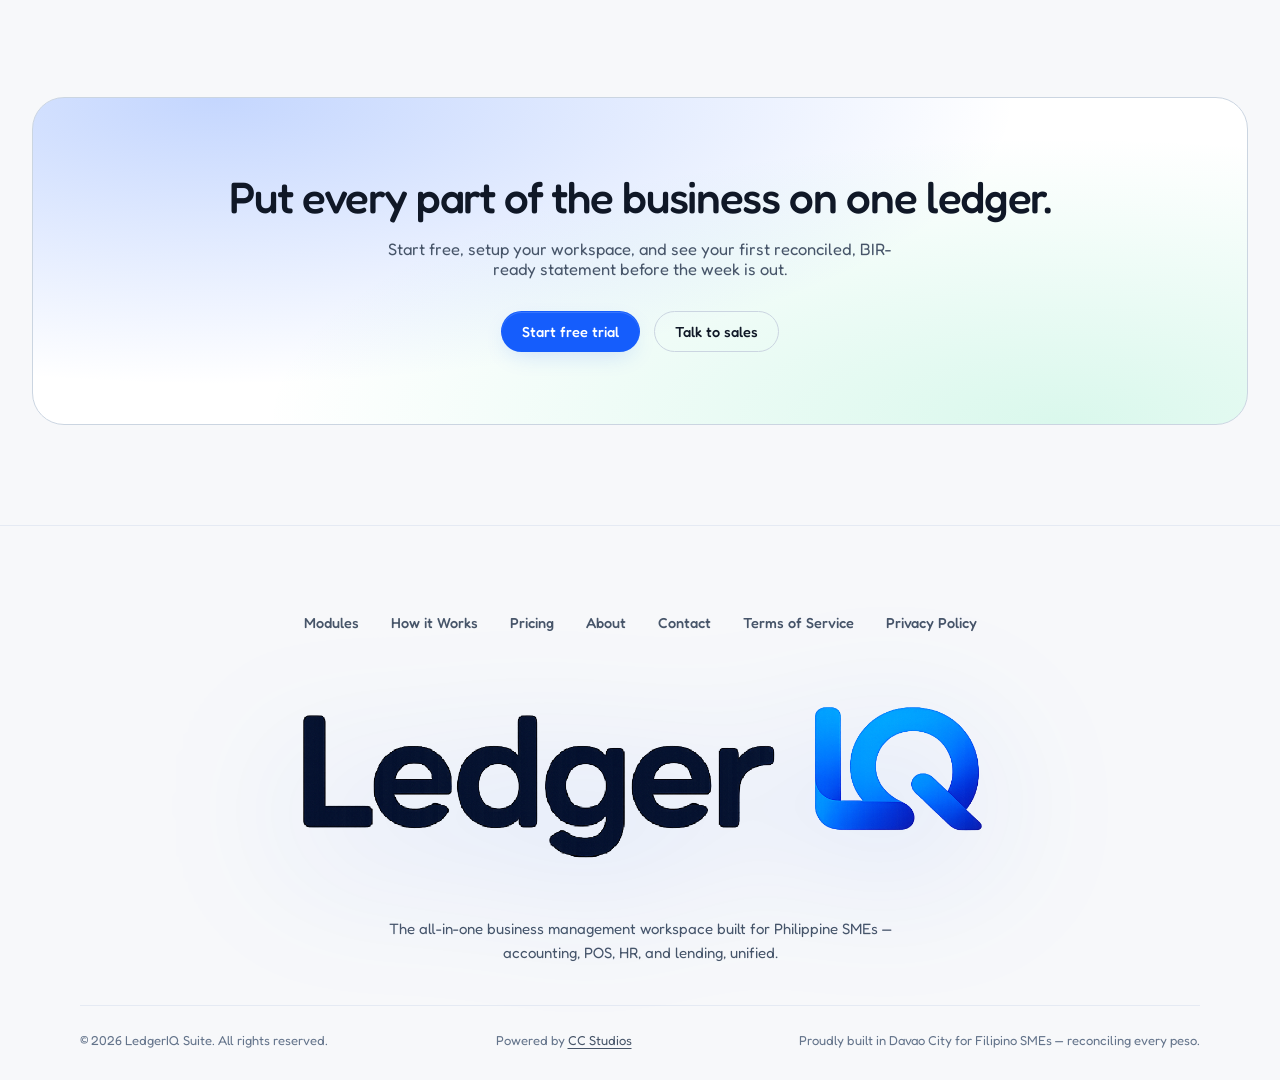
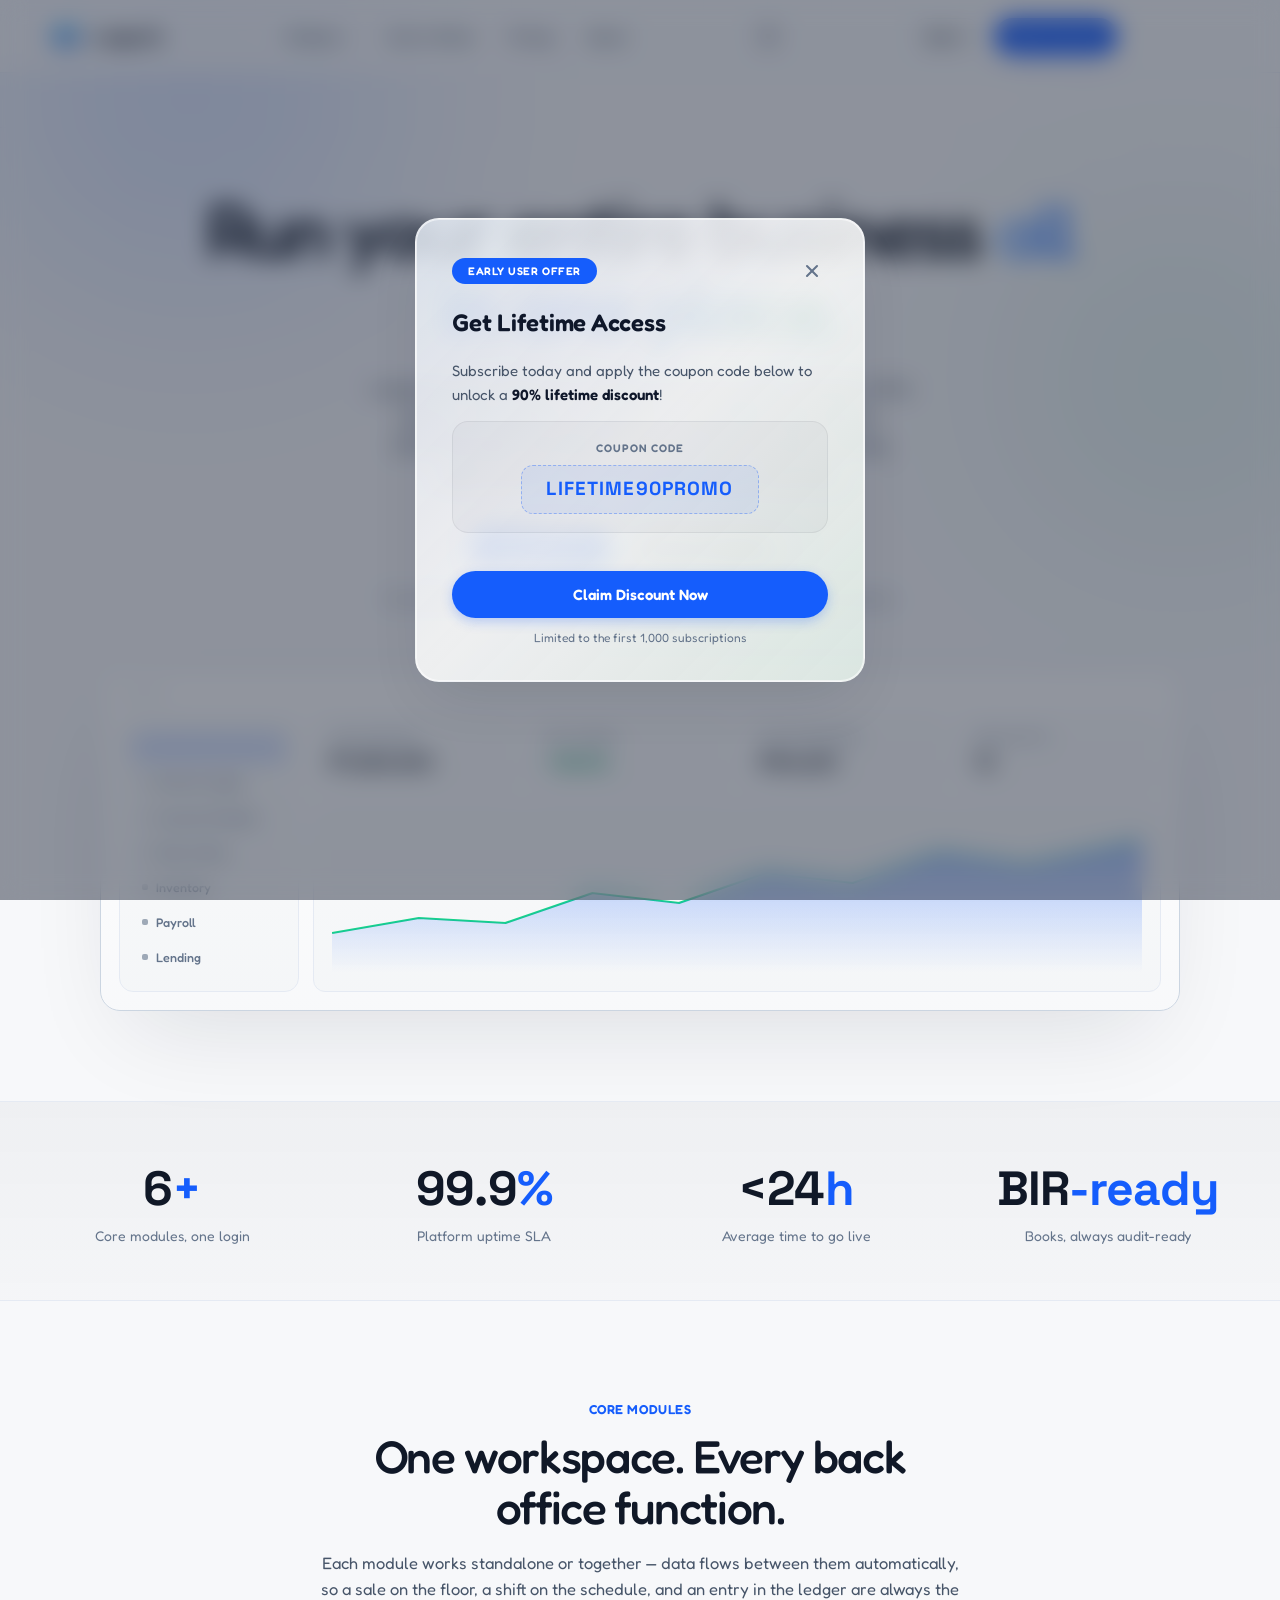
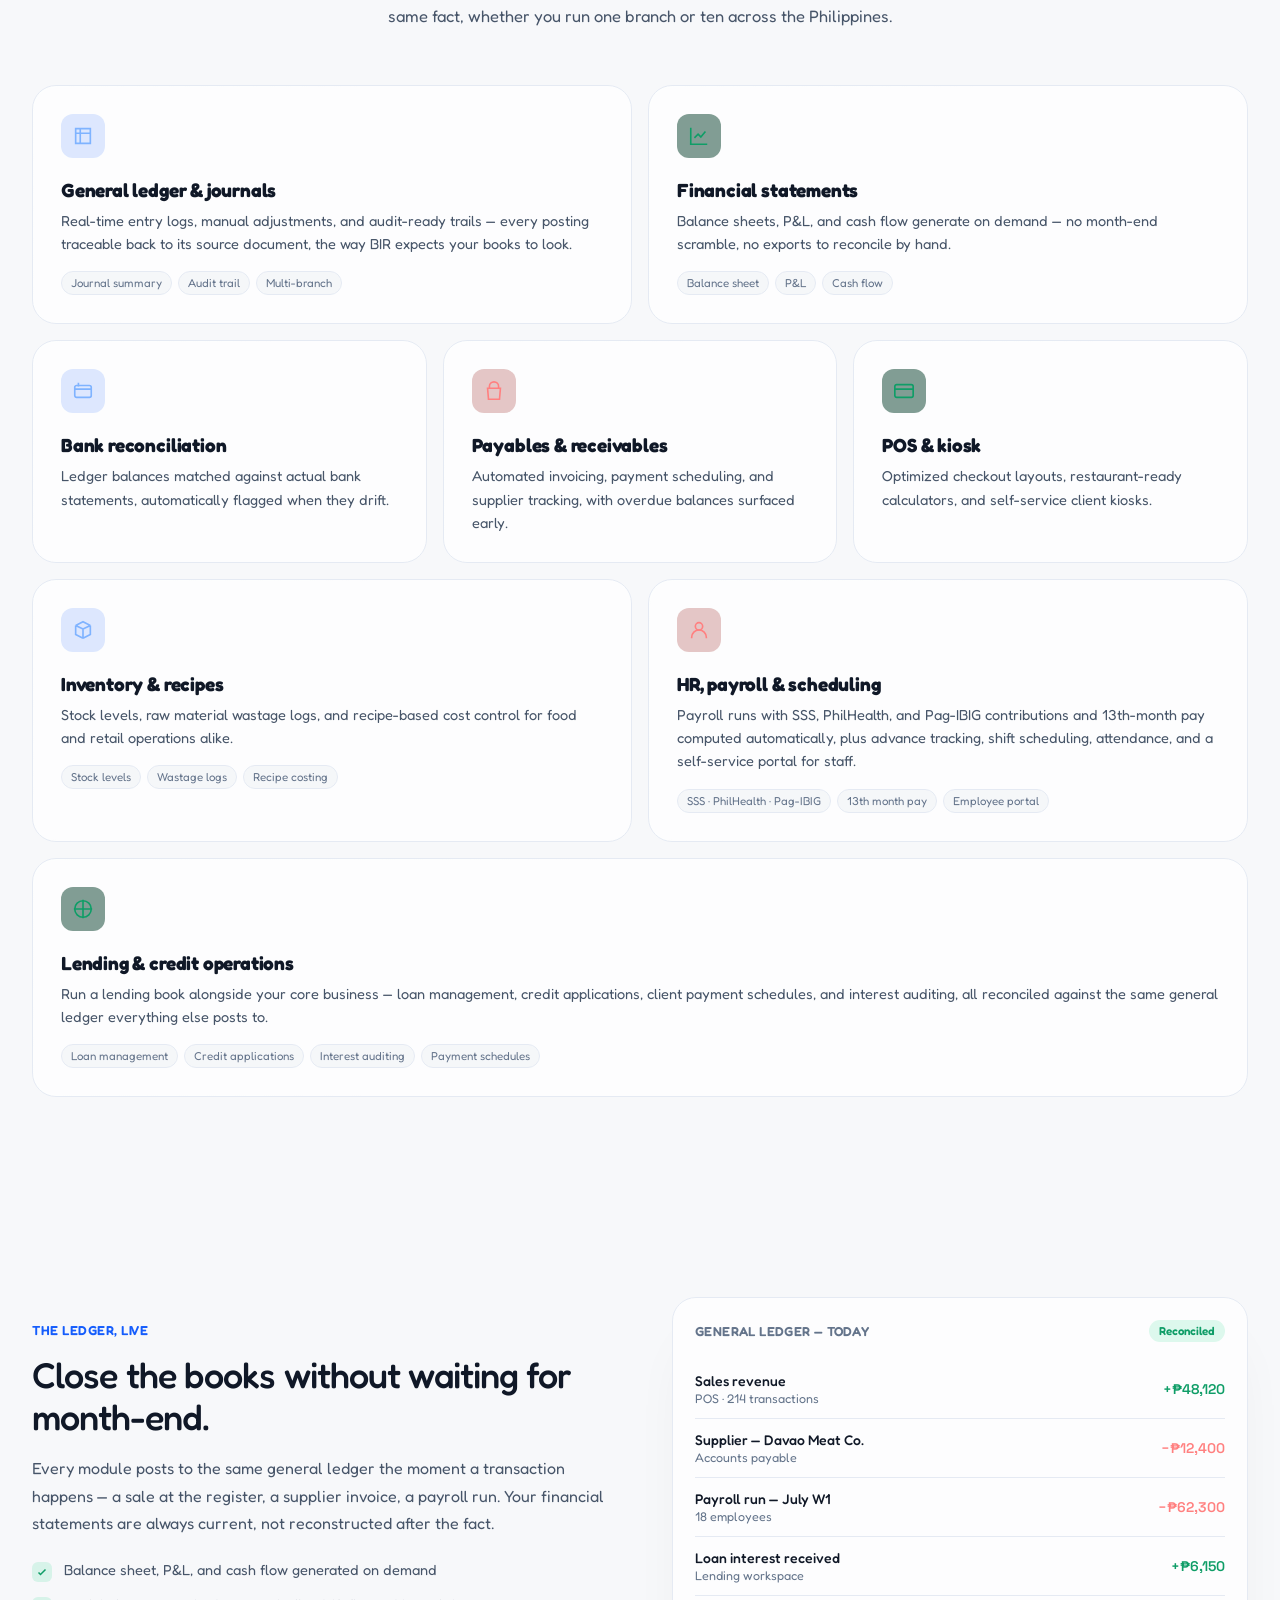
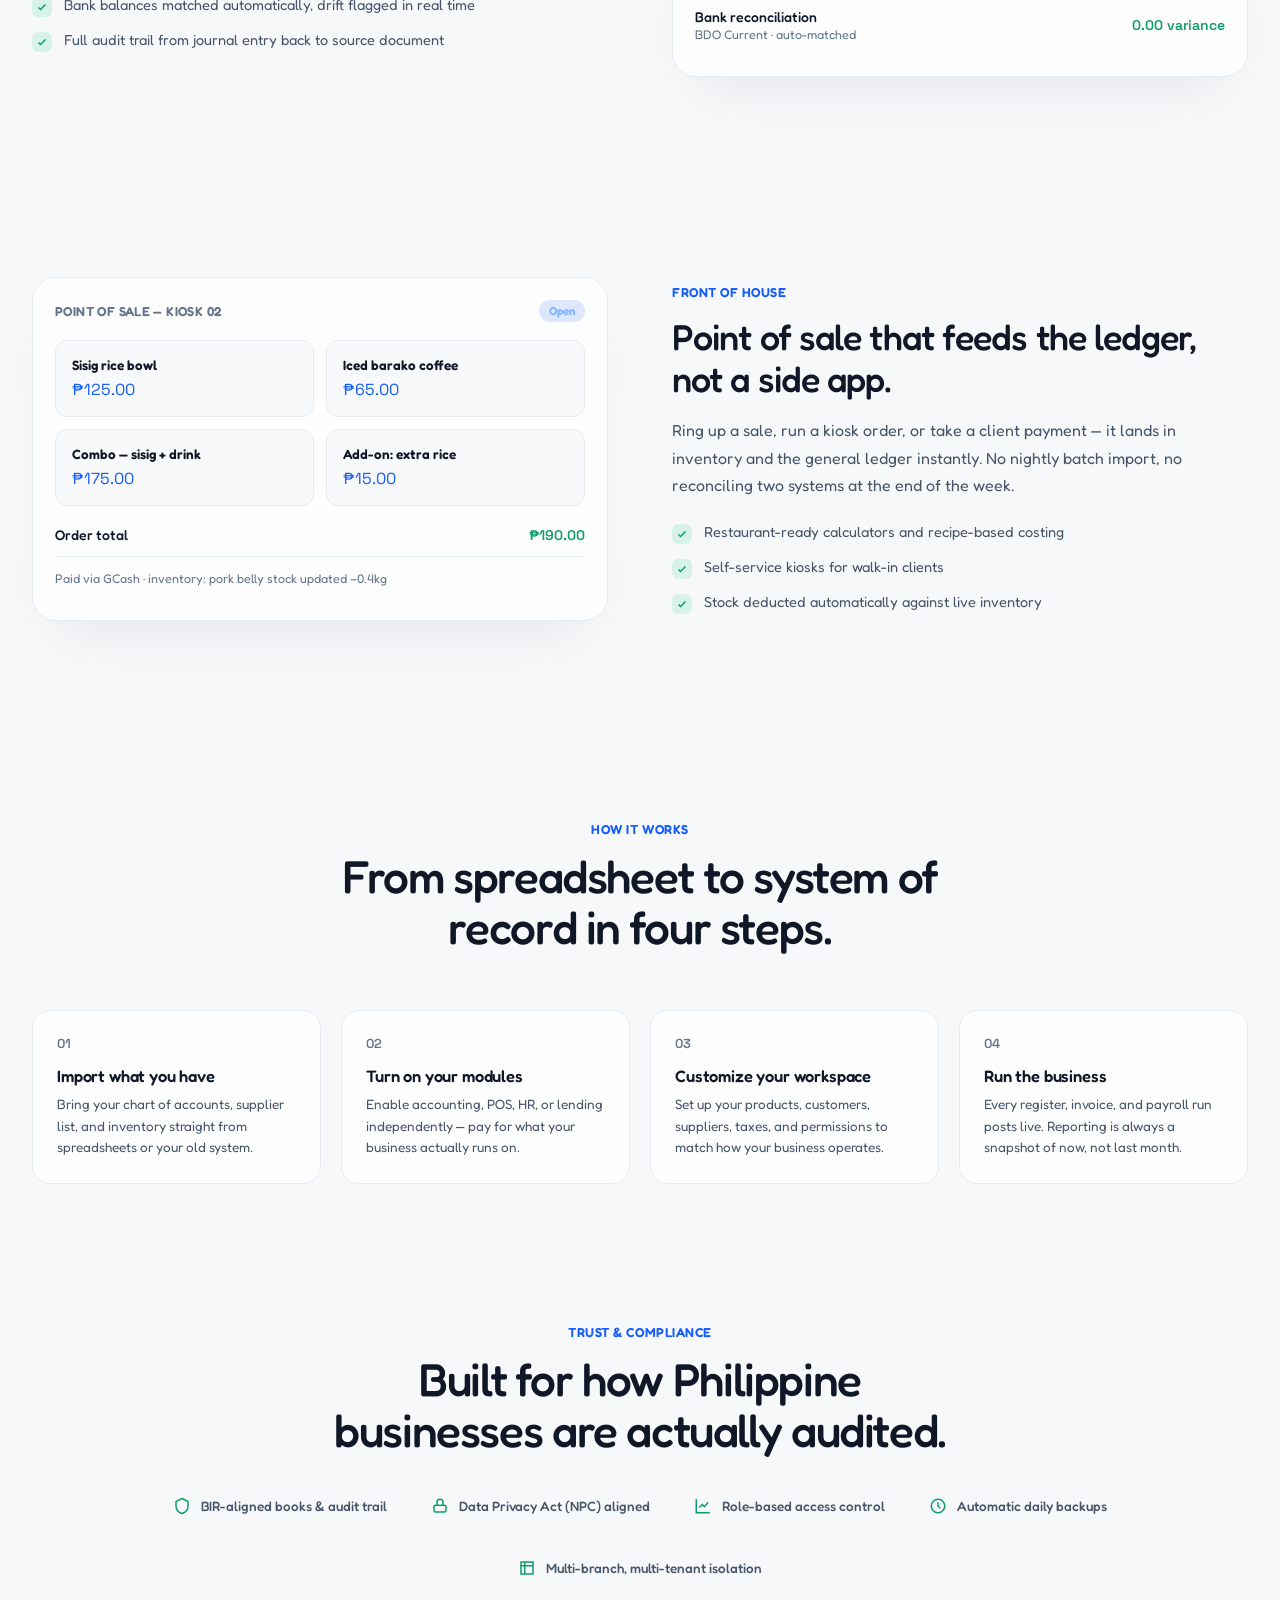
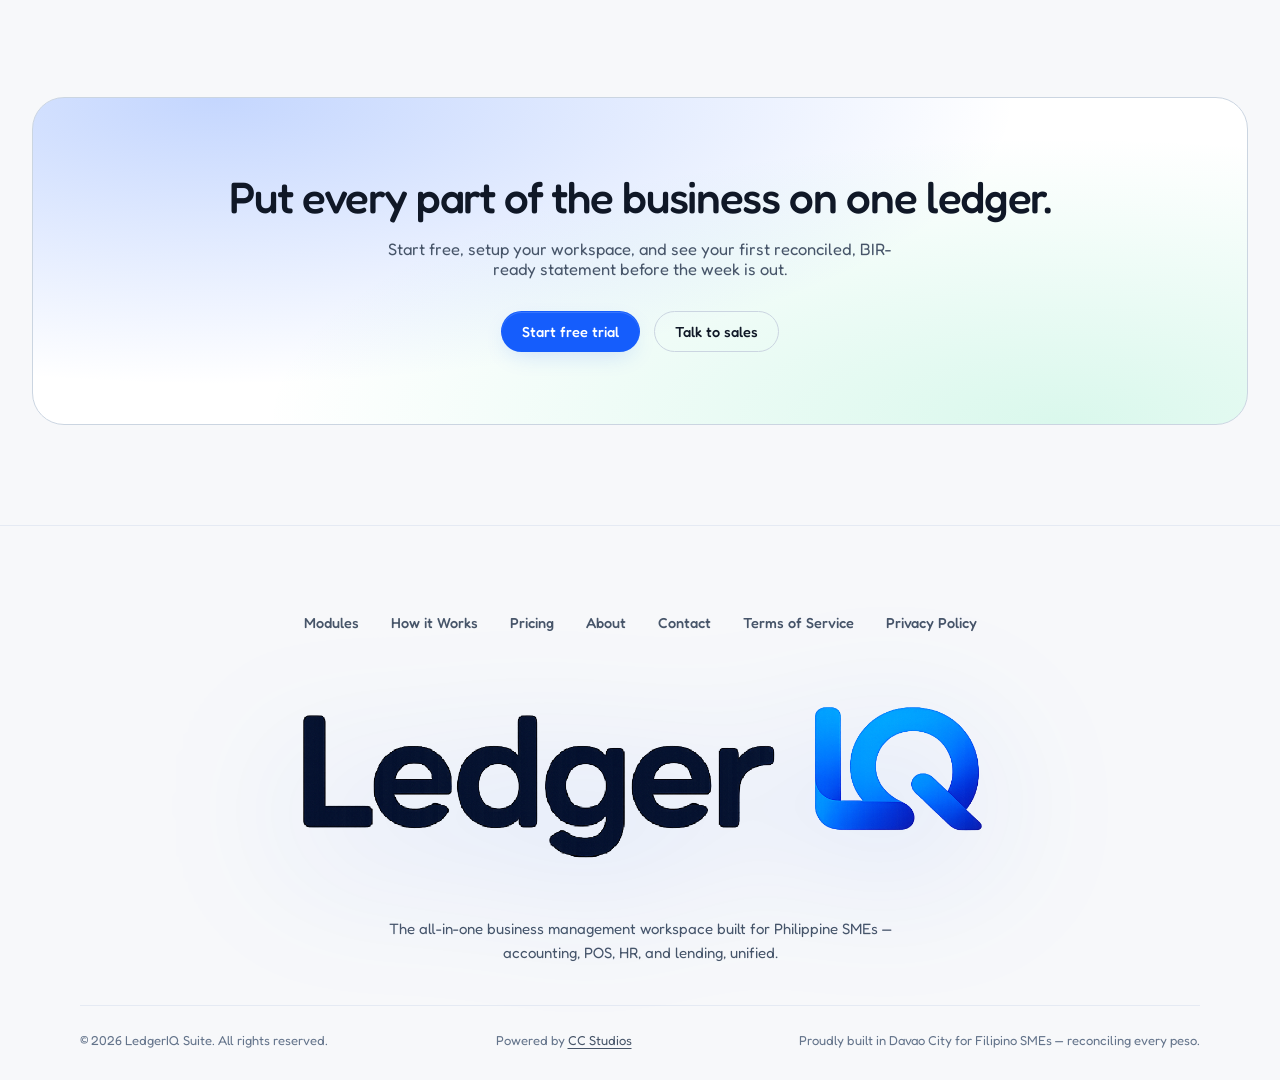
